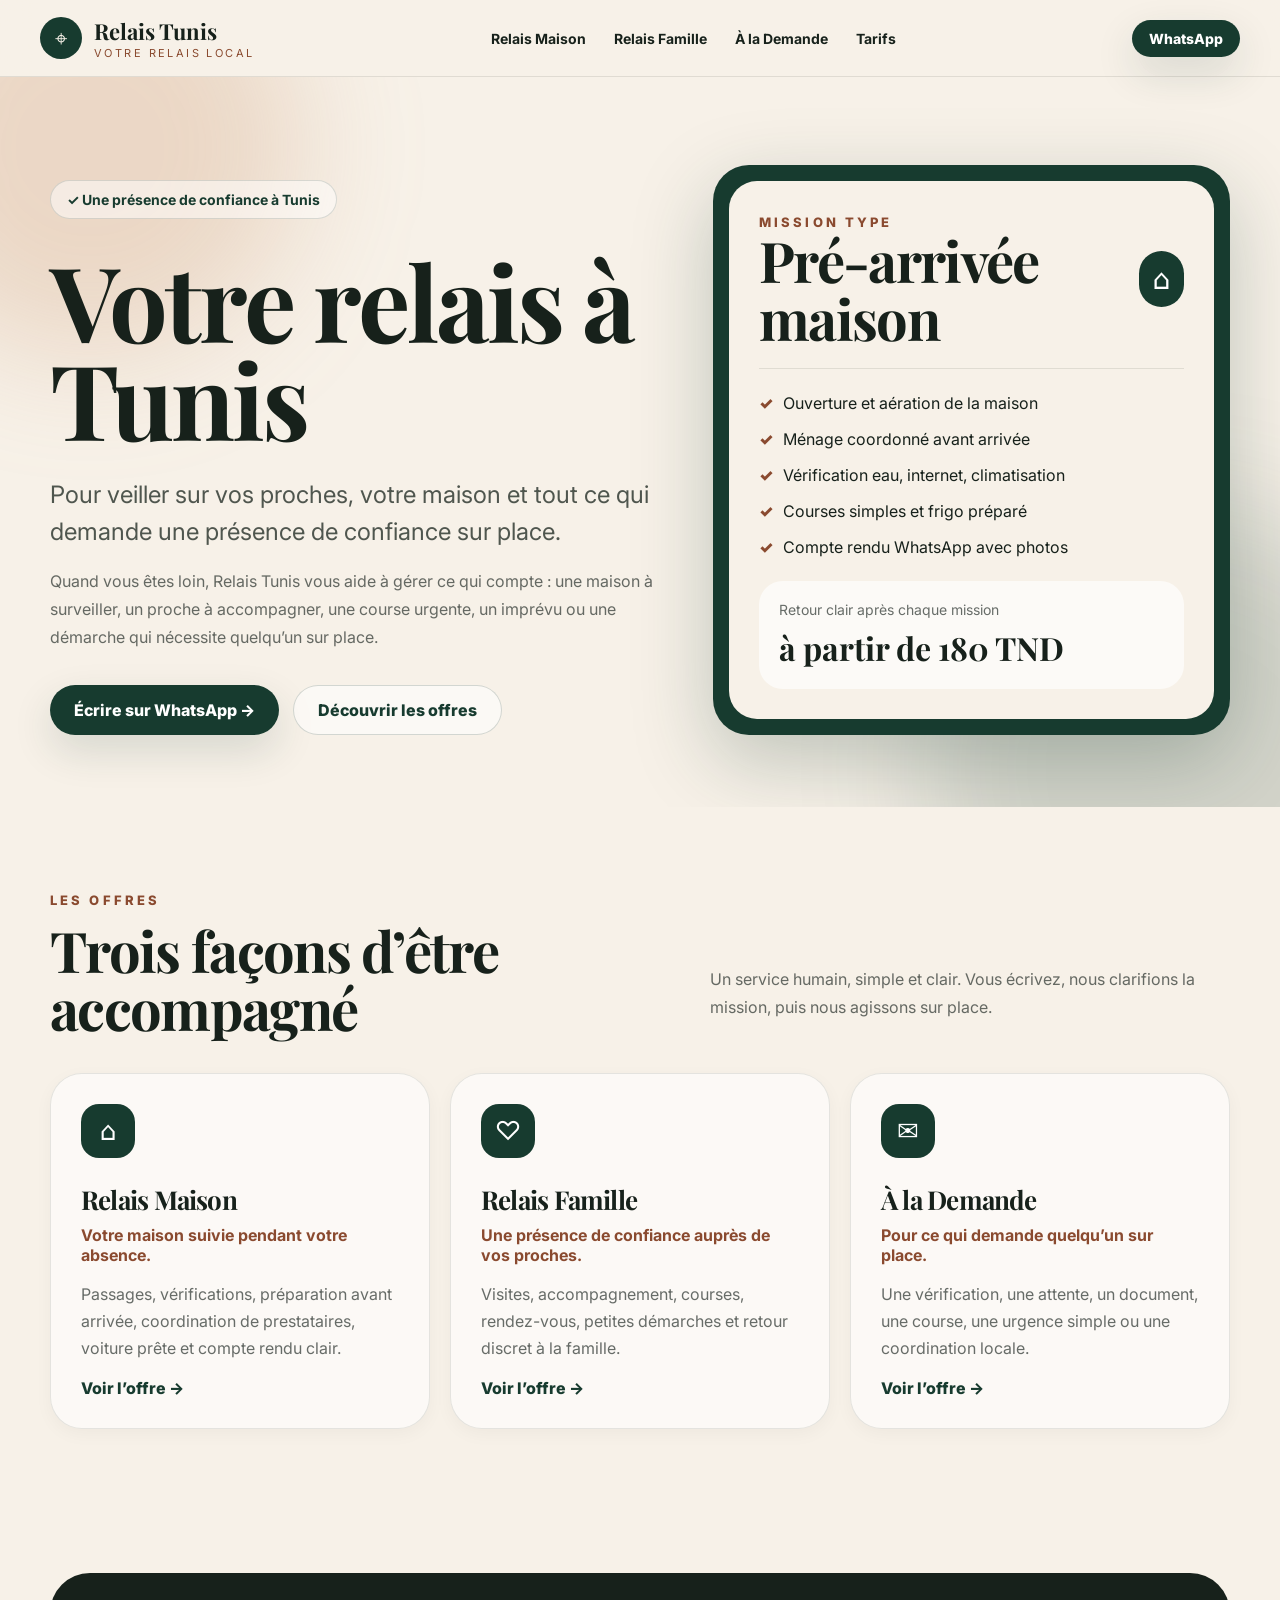
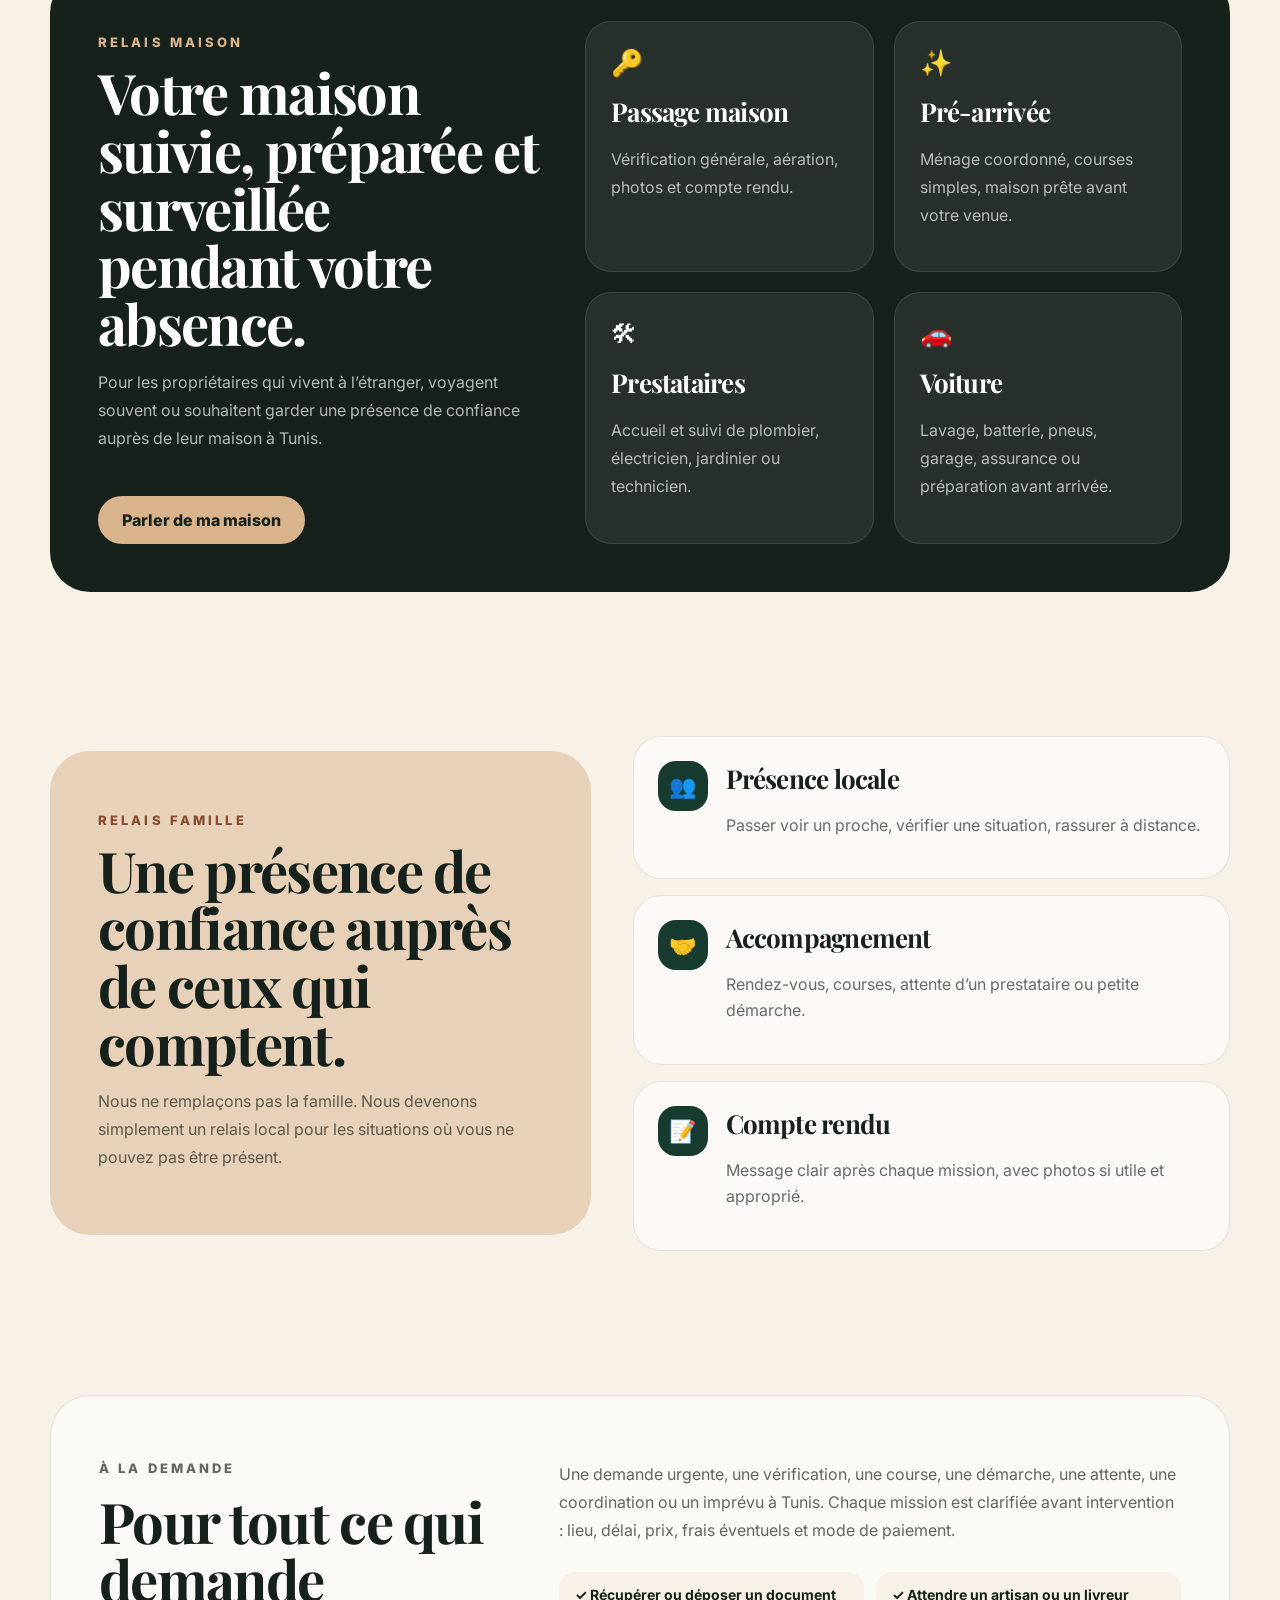
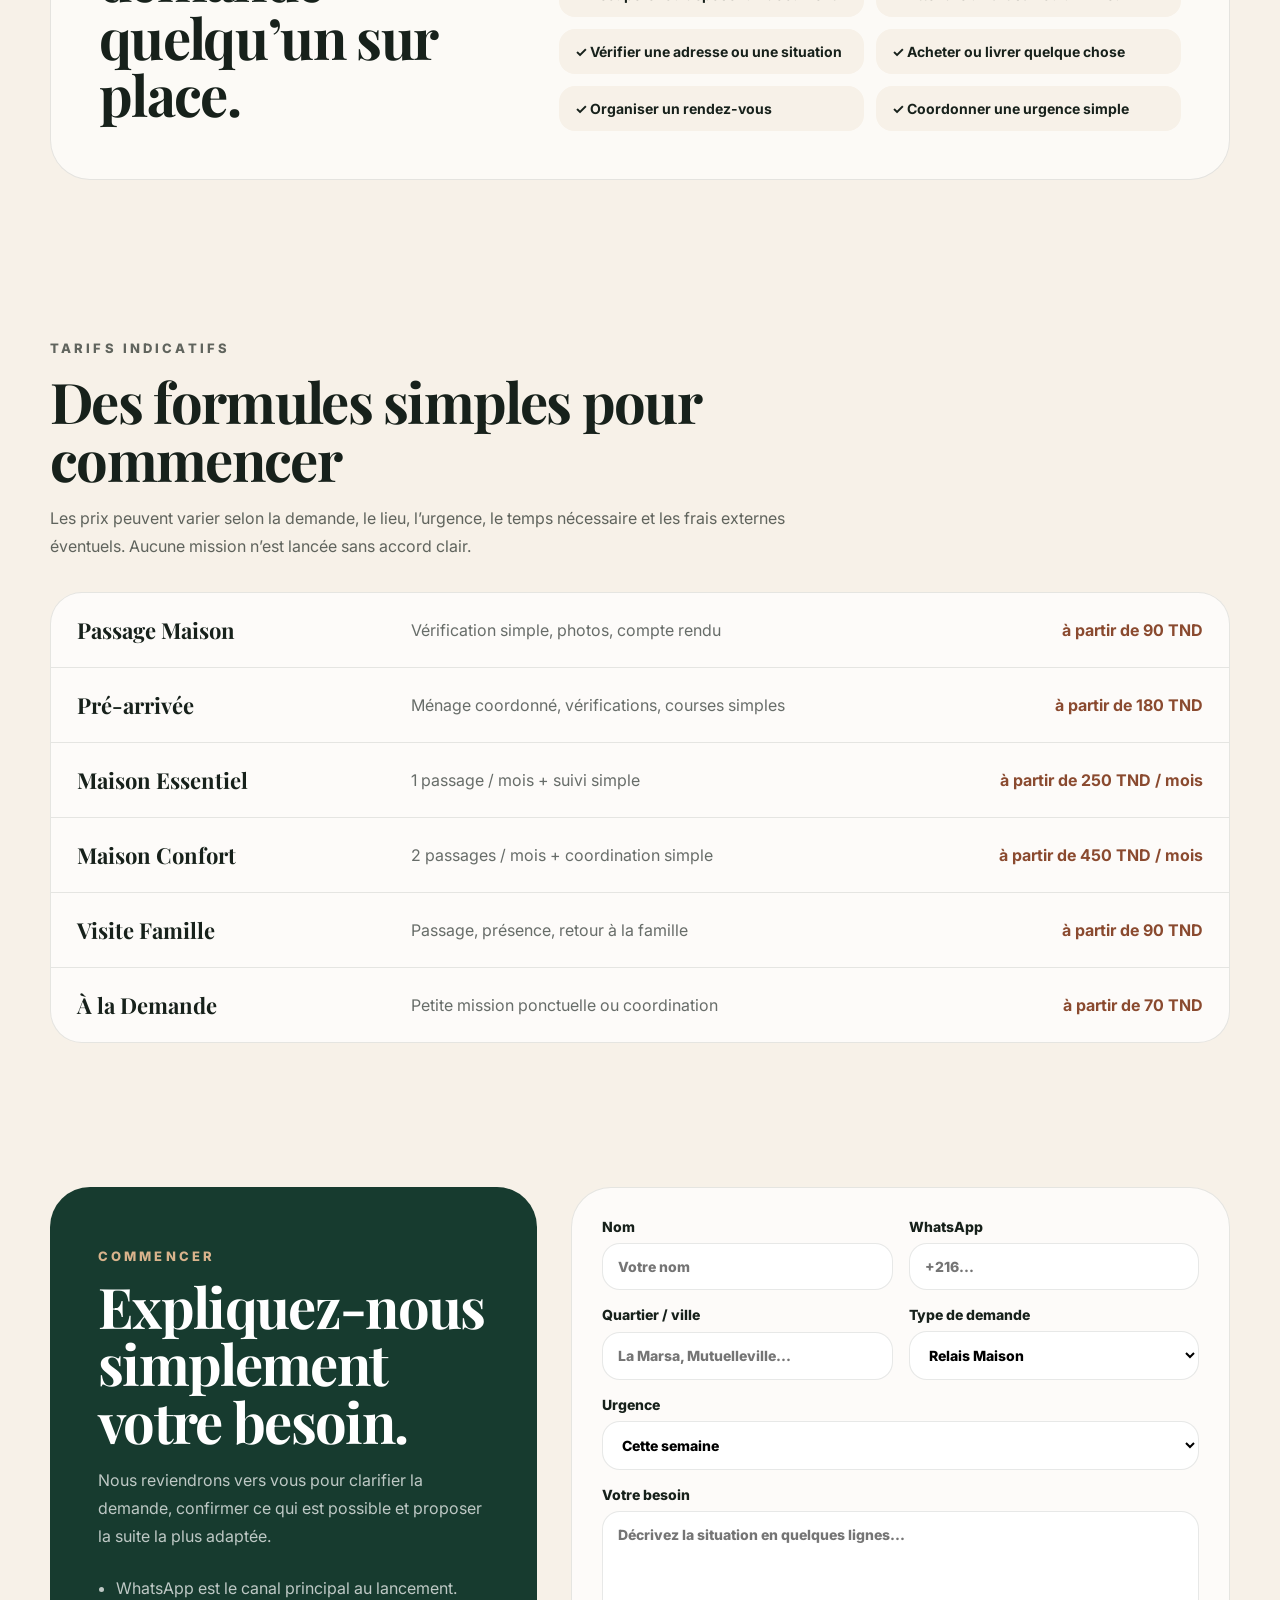
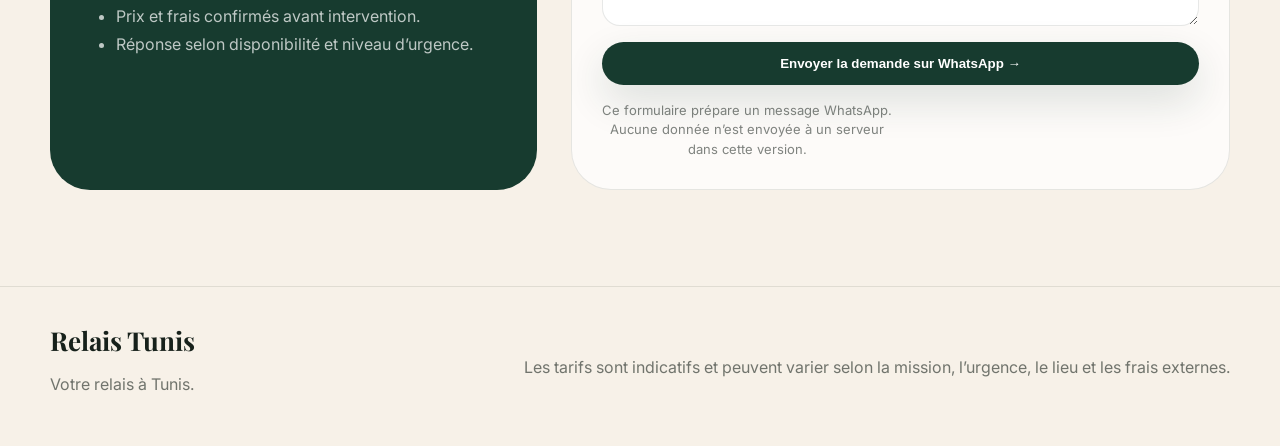
==== index.html @ 9eb930f3 "Add Relais Tunis v1 static website" ====
<!doctype html>
<html lang="fr">
<head>
  <meta charset="utf-8" />
  <meta name="viewport" content="width=device-width, initial-scale=1" />
  <title>Relais Tunis — Votre relais à Tunis</title>
  <meta name="description" content="Relais Tunis vous aide à veiller sur vos proches, votre maison et tout ce qui demande une présence de confiance sur place à Tunis." />
  <meta property="og:title" content="Relais Tunis — Votre relais à Tunis" />
  <meta property="og:description" content="Maison, famille, démarches et demandes locales à Tunis, avec une présence de confiance sur place." />
  <meta property="og:type" content="website" />
  <link rel="preconnect" href="https://fonts.googleapis.com">
  <link rel="preconnect" href="https://fonts.gstatic.com" crossorigin>
  <link href="https://fonts.googleapis.com/css2?family=Inter:wght@400;500;600;700;800&family=Playfair+Display:wght@600;700&display=swap" rel="stylesheet">
  <link rel="stylesheet" href="styles.css" />
</head>
<body>
  <header class="site-header">
    <a class="brand" href="#top" aria-label="Relais Tunis accueil">
      <span class="brand-mark">⌖</span>
      <span><strong>Relais Tunis</strong><small>Votre relais local</small></span>
    </a>
    <nav class="desktop-nav" aria-label="Navigation principale">
      <a href="#maison">Relais Maison</a>
      <a href="#famille">Relais Famille</a>
      <a href="#demande">À la Demande</a>
      <a href="#tarifs">Tarifs</a>
    </nav>
    <a class="btn btn-dark small" id="headerWhatsapp" target="_blank" rel="noreferrer">WhatsApp</a>
  </header>

  <main id="top">
    <section class="hero section">
      <div class="glow glow-left"></div>
      <div class="glow glow-right"></div>
      <div class="container hero-grid">
        <div class="hero-copy">
          <p class="pill">✓ Une présence de confiance à Tunis</p>
          <h1>Votre relais à Tunis</h1>
          <p class="lead">Pour veiller sur vos proches, votre maison et tout ce qui demande une présence de confiance sur place.</p>
          <p class="sublead">Quand vous êtes loin, Relais Tunis vous aide à gérer ce qui compte : une maison à surveiller, un proche à accompagner, une course urgente, un imprévu ou une démarche qui nécessite quelqu’un sur place.</p>
          <div class="actions">
            <a class="btn btn-dark" id="heroWhatsapp" target="_blank" rel="noreferrer">Écrire sur WhatsApp →</a>
            <a class="btn btn-light" href="#offres">Découvrir les offres</a>
          </div>
        </div>
        <aside class="mission-card" aria-label="Mission type">
          <div class="mission-inner">
            <div class="mission-head">
              <div><small>Mission type</small><h2>Pré-arrivée maison</h2></div>
              <span class="round-icon">⌂</span>
            </div>
            <ul class="check-list">
              <li>Ouverture et aération de la maison</li>
              <li>Ménage coordonné avant arrivée</li>
              <li>Vérification eau, internet, climatisation</li>
              <li>Courses simples et frigo préparé</li>
              <li>Compte rendu WhatsApp avec photos</li>
            </ul>
            <div class="price-box"><span>Retour clair après chaque mission</span><strong>à partir de 180 TND</strong></div>
          </div>
        </aside>
      </div>
    </section>

    <section id="offres" class="section">
      <div class="container">
        <div class="section-head">
          <div><p class="eyebrow">Les offres</p><h2>Trois façons d’être accompagné</h2></div>
          <p>Un service humain, simple et clair. Vous écrivez, nous clarifions la mission, puis nous agissons sur place.</p>
        </div>
        <div class="cards three">
          <a class="offer-card" href="#maison"><span>⌂</span><h3>Relais Maison</h3><strong>Votre maison suivie pendant votre absence.</strong><p>Passages, vérifications, préparation avant arrivée, coordination de prestataires, voiture prête et compte rendu clair.</p><em>Voir l’offre →</em></a>
          <a class="offer-card" href="#famille"><span>♡</span><h3>Relais Famille</h3><strong>Une présence de confiance auprès de vos proches.</strong><p>Visites, accompagnement, courses, rendez-vous, petites démarches et retour discret à la famille.</p><em>Voir l’offre →</em></a>
          <a class="offer-card" href="#demande"><span>✉</span><h3>À la Demande</h3><strong>Pour ce qui demande quelqu’un sur place.</strong><p>Une vérification, une attente, un document, une course, une urgence simple ou une coordination locale.</p><em>Voir l’offre →</em></a>
        </div>
      </div>
    </section>

    <section id="maison" class="section">
      <div class="container dark-panel">
        <div class="panel-copy"><p class="eyebrow light">Relais Maison</p><h2>Votre maison suivie, préparée et surveillée pendant votre absence.</h2><p>Pour les propriétaires qui vivent à l’étranger, voyagent souvent ou souhaitent garder une présence de confiance auprès de leur maison à Tunis.</p><a class="btn btn-gold" id="maisonWhatsapp" target="_blank" rel="noreferrer">Parler de ma maison</a></div>
        <div class="cards two compact">
          <div class="dark-card"><span>🔑</span><h3>Passage maison</h3><p>Vérification générale, aération, photos et compte rendu.</p></div>
          <div class="dark-card"><span>✨</span><h3>Pré-arrivée</h3><p>Ménage coordonné, courses simples, maison prête avant votre venue.</p></div>
          <div class="dark-card"><span>🛠</span><h3>Prestataires</h3><p>Accueil et suivi de plombier, électricien, jardinier ou technicien.</p></div>
          <div class="dark-card"><span>🚗</span><h3>Voiture</h3><p>Lavage, batterie, pneus, garage, assurance ou préparation avant arrivée.</p></div>
        </div>
      </div>
    </section>

    <section id="famille" class="section">
      <div class="container split">
        <div class="warm-panel"><p class="eyebrow">Relais Famille</p><h2>Une présence de confiance auprès de ceux qui comptent.</h2><p>Nous ne remplaçons pas la famille. Nous devenons simplement un relais local pour les situations où vous ne pouvez pas être présent.</p></div>
        <div class="stack">
          <div class="list-card"><span>👥</span><div><h3>Présence locale</h3><p>Passer voir un proche, vérifier une situation, rassurer à distance.</p></div></div>
          <div class="list-card"><span>🤝</span><div><h3>Accompagnement</h3><p>Rendez-vous, courses, attente d’un prestataire ou petite démarche.</p></div></div>
          <div class="list-card"><span>📝</span><div><h3>Compte rendu</h3><p>Message clair après chaque mission, avec photos si utile et approprié.</p></div></div>
        </div>
      </div>
    </section>

    <section id="demande" class="section">
      <div class="container light-panel">
        <div><p class="eyebrow">À la Demande</p><h2>Pour tout ce qui demande quelqu’un sur place.</h2></div>
        <div><p>Une demande urgente, une vérification, une course, une démarche, une attente, une coordination ou un imprévu à Tunis. Chaque mission est clarifiée avant intervention : lieu, délai, prix, frais éventuels et mode de paiement.</p><div class="mini-grid"><span>✓ Récupérer ou déposer un document</span><span>✓ Attendre un artisan ou un livreur</span><span>✓ Vérifier une adresse ou une situation</span><span>✓ Acheter ou livrer quelque chose</span><span>✓ Organiser un rendez-vous</span><span>✓ Coordonner une urgence simple</span></div></div>
      </div>
    </section>

    <section id="tarifs" class="section">
      <div class="container">
        <div class="narrow"><p class="eyebrow">Tarifs indicatifs</p><h2>Des formules simples pour commencer</h2><p>Les prix peuvent varier selon la demande, le lieu, l’urgence, le temps nécessaire et les frais externes éventuels. Aucune mission n’est lancée sans accord clair.</p></div>
        <div class="pricing">
          <div><strong>Passage Maison</strong><span>Vérification simple, photos, compte rendu</span><b>à partir de 90 TND</b></div>
          <div><strong>Pré-arrivée</strong><span>Ménage coordonné, vérifications, courses simples</span><b>à partir de 180 TND</b></div>
          <div><strong>Maison Essentiel</strong><span>1 passage / mois + suivi simple</span><b>à partir de 250 TND / mois</b></div>
          <div><strong>Maison Confort</strong><span>2 passages / mois + coordination simple</span><b>à partir de 450 TND / mois</b></div>
          <div><strong>Visite Famille</strong><span>Passage, présence, retour à la famille</span><b>à partir de 90 TND</b></div>
          <div><strong>À la Demande</strong><span>Petite mission ponctuelle ou coordination</span><b>à partir de 70 TND</b></div>
        </div>
      </div>
    </section>

    <section id="commencer" class="section bottom-section">
      <div class="container contact-grid">
        <div class="contact-intro"><p class="eyebrow light">Commencer</p><h2>Expliquez-nous simplement votre besoin.</h2><p>Nous reviendrons vers vous pour clarifier la demande, confirmer ce qui est possible et proposer la suite la plus adaptée.</p><ul><li>WhatsApp est le canal principal au lancement.</li><li>Prix et frais confirmés avant intervention.</li><li>Réponse selon disponibilité et niveau d’urgence.</li></ul></div>
        <form class="contact-form" id="requestForm">
          <label>Nom<input id="name" placeholder="Votre nom" /></label>
          <label>WhatsApp<input id="phone" placeholder="+216..." /></label>
          <label>Quartier / ville<input id="area" placeholder="La Marsa, Mutuelleville..." /></label>
          <label>Type de demande<select id="type"><option>Relais Maison</option><option>Relais Famille</option><option>À la Demande</option><option>Je ne sais pas encore</option></select></label>
          <label class="full">Urgence<select id="urgency"><option>Aujourd’hui</option><option selected>Cette semaine</option><option>Ce mois-ci</option><option>Pas urgent</option></select></label>
          <label class="full">Votre besoin<textarea id="message" rows="5" placeholder="Décrivez la situation en quelques lignes..."></textarea></label>
          <button class="btn btn-dark full" type="submit">Envoyer la demande sur WhatsApp →</button>
          <p class="form-note">Ce formulaire prépare un message WhatsApp. Aucune donnée n’est envoyée à un serveur dans cette version.</p>
        </form>
      </div>
    </section>
  </main>

  <footer><div class="container footer-inner"><div><strong>Relais Tunis</strong><p>Votre relais à Tunis.</p></div><p>Les tarifs sont indicatifs et peuvent varier selon la mission, l’urgence, le lieu et les frais externes.</p></div></footer>

  <script src="script.js"></script>
</body>
</html>
---- styles.css ----
:root{--bg:#f7f1e8;--ink:#17211b;--green:#173b2f;--green2:#0f2a21;--gold:#d9b38c;--terracotta:#8a4a2f;--line:rgba(23,33,27,.1);--white:rgba(255,255,255,.65)}*{box-sizing:border-box}html{scroll-behavior:smooth}body{margin:0;background:var(--bg);color:var(--ink);font-family:Inter,system-ui,-apple-system,Segoe UI,sans-serif}a{color:inherit;text-decoration:none}.site-header{position:sticky;top:0;z-index:50;display:flex;align-items:center;justify-content:space-between;gap:20px;padding:16px clamp(20px,4vw,40px);border-bottom:1px solid var(--line);background:rgba(247,241,232,.92);backdrop-filter:blur(16px)}.brand{display:flex;align-items:center;gap:12px}.brand-mark{display:grid;place-items:center;width:42px;height:42px;border-radius:999px;background:var(--green);color:var(--bg);font-size:22px}.brand strong{font-family:'Playfair Display',serif;font-size:22px}.brand small{display:block;color:var(--terracotta);font-size:11px;text-transform:uppercase;letter-spacing:.22em}.desktop-nav{display:flex;gap:28px;font-size:14px;font-weight:700}.desktop-nav a:hover{color:var(--terracotta)}.container{max-width:1180px;margin:0 auto}.section{padding:72px clamp(20px,4vw,40px)}.hero{position:relative;overflow:hidden;padding-top:88px}.hero-grid{display:grid;grid-template-columns:1.08fr .92fr;gap:56px;align-items:center}.glow{position:absolute;border-radius:999px;filter:blur(60px);z-index:-1}.glow-left{left:-120px;top:-140px;width:420px;height:420px;background:rgba(197,139,97,.25)}.glow-right{right:-160px;bottom:-220px;width:520px;height:520px;background:rgba(23,59,47,.16)}.pill{display:inline-flex;border:1px solid rgba(23,59,47,.15);background:rgba(255,255,255,.5);border-radius:999px;padding:10px 16px;color:var(--green);font-weight:700;font-size:14px}h1,h2,h3{margin:0;font-family:'Playfair Display',serif;letter-spacing:-.03em}h1{font-size:clamp(56px,9vw,104px);line-height:.95;margin-top:18px}h2{font-size:clamp(36px,5vw,56px);line-height:1.03}h3{font-size:26px}.lead{font-size:clamp(19px,2.2vw,24px);line-height:1.55;margin:28px 0 0;max-width:720px;color:rgba(23,33,27,.75)}.sublead{font-size:16px;line-height:1.75;max-width:680px;color:rgba(23,33,27,.65)}.actions{display:flex;gap:14px;flex-wrap:wrap;margin-top:34px}.btn{display:inline-flex;align-items:center;justify-content:center;border-radius:999px;padding:14px 24px;font-weight:800;border:0;cursor:pointer;transition:.2s ease}.btn:hover{transform:translateY(-2px)}.btn.small{padding:10px 17px;font-size:14px}.btn-dark{background:var(--green);color:#fff;box-shadow:0 16px 40px rgba(23,59,47,.14)}.btn-dark:hover{background:var(--green2)}.btn-light{background:rgba(255,255,255,.55);border:1px solid rgba(23,59,47,.18);color:var(--green)}.btn-gold{background:var(--gold);color:var(--ink);margin-top:28px}.mission-card{background:var(--green);border-radius:36px;padding:16px;box-shadow:0 26px 80px rgba(23,59,47,.25)}.mission-inner{background:var(--bg);border-radius:28px;padding:30px}.mission-head{display:flex;align-items:center;justify-content:space-between;border-bottom:1px solid var(--line);padding-bottom:22px}.mission-head small,.eyebrow{text-transform:uppercase;letter-spacing:.24em;font-weight:800;color:var(--terracotta);font-size:13px}.round-icon{display:grid;place-items:center;width:56px;height:56px;border-radius:999px;background:var(--green);color:white;font-size:28px}.check-list{list-style:none;padding:0;margin:24px 0;display:grid;gap:16px}.check-list li:before{content:'✓';color:var(--terracotta);font-weight:900;margin-right:10px}.price-box{border-radius:24px;background:rgba(255,255,255,.68);padding:20px}.price-box span{display:block;color:rgba(23,33,27,.65);font-size:14px}.price-box strong{display:block;margin-top:8px;font-family:'Playfair Display',serif;font-size:32px}.section-head{display:flex;justify-content:space-between;align-items:flex-end;gap:30px;margin-bottom:36px}.section-head p:last-child{max-width:520px;line-height:1.7;color:rgba(23,33,27,.65)}.cards{display:grid;gap:20px}.three{grid-template-columns:repeat(3,1fr)}.two{grid-template-columns:repeat(2,1fr)}.offer-card{display:block;border:1px solid var(--line);background:rgba(255,255,255,.6);border-radius:32px;padding:30px;box-shadow:0 5px 18px rgba(23,33,27,.04);transition:.2s ease}.offer-card:hover{transform:translateY(-4px);background:white;box-shadow:0 22px 60px rgba(23,59,47,.1)}.offer-card span{display:grid;place-items:center;width:54px;height:54px;border-radius:18px;background:var(--green);color:white;font-size:26px;margin-bottom:24px}.offer-card strong{display:block;color:var(--terracotta);margin-top:8px}.offer-card p{line-height:1.7;color:rgba(23,33,27,.65)}.offer-card em{font-style:normal;font-weight:800;color:var(--green)}.dark-panel{display:grid;grid-template-columns:.85fr 1.15fr;gap:46px;background:var(--ink);color:#fff;border-radius:40px;padding:48px}.light{color:var(--gold)}.panel-copy p:not(.eyebrow),.dark-card p{color:rgba(255,255,255,.68);line-height:1.75}.dark-card{border:1px solid rgba(255,255,255,.1);background:rgba(255,255,255,.07);border-radius:26px;padding:25px}.dark-card span{font-size:26px}.dark-card h3{margin-top:16px}.split{display:grid;grid-template-columns:.95fr 1.05fr;gap:42px;align-items:center}.warm-panel{background:#e7d1b8;border-radius:40px;padding:48px}.warm-panel p:not(.eyebrow),.light-panel p,.narrow p{line-height:1.75;color:rgba(23,33,27,.68)}.stack{display:grid;gap:16px}.list-card{display:flex;gap:18px;border:1px solid var(--line);background:rgba(255,255,255,.6);border-radius:28px;padding:24px}.list-card span{display:grid;place-items:center;flex:0 0 50px;height:50px;border-radius:18px;background:var(--green);color:#fff;font-size:22px}.list-card p{line-height:1.65;color:rgba(23,33,27,.65)}.light-panel{display:grid;grid-template-columns:.8fr 1.2fr;gap:46px;border:1px solid var(--line);background:rgba(255,255,255,.62);border-radius:40px;padding:48px}.mini-grid{display:grid;grid-template-columns:repeat(2,1fr);gap:12px;margin-top:28px}.mini-grid span{background:var(--bg);border-radius:16px;padding:14px 16px;font-weight:700;font-size:14px}.narrow{max-width:760px;margin-bottom:32px}.pricing{overflow:hidden;border:1px solid var(--line);background:rgba(255,255,255,.72);border-radius:32px}.pricing div{display:grid;grid-template-columns:.8fr 1.2fr .75fr;gap:16px;padding:22px 26px;border-bottom:1px solid var(--line);align-items:center}.pricing div:last-child{border-bottom:0}.pricing strong{font-family:'Playfair Display',serif;font-size:22px}.pricing span{color:rgba(23,33,27,.65)}.pricing b{text-align:right;color:var(--terracotta)}.bottom-section{padding-bottom:96px}.contact-grid{display:grid;grid-template-columns:.85fr 1.15fr;gap:34px}.contact-intro{background:var(--green);color:#fff;border-radius:40px;padding:48px}.contact-intro p:not(.eyebrow),.contact-intro li{color:rgba(255,255,255,.72);line-height:1.75}.contact-intro ul{padding-left:18px;margin-top:24px}.contact-form{display:grid;grid-template-columns:repeat(2,1fr);gap:16px;border:1px solid var(--line);background:rgba(255,255,255,.72);border-radius:40px;padding:30px}label{display:grid;gap:8px;font-weight:800;font-size:14px}.full{grid-column:1/-1}input,select,textarea{width:100%;border:1px solid var(--line);background:white;border-radius:18px;padding:14px 15px;font:inherit;outline:0}input:focus,select:focus,textarea:focus{border-color:var(--terracotta)}textarea{resize:vertical}.form-note{text-align:center;color:rgba(23,33,27,.55);font-size:13px;line-height:1.5;margin:0}footer{border-top:1px solid var(--line);padding:36px clamp(20px,4vw,40px)}.footer-inner{display:flex;justify-content:space-between;gap:24px;align-items:center;color:rgba(23,33,27,.6)}footer strong{font-family:'Playfair Display',serif;font-size:26px;color:var(--ink)}@media (max-width:900px){.desktop-nav{display:none}.hero-grid,.dark-panel,.split,.light-panel,.contact-grid{grid-template-columns:1fr}.three{grid-template-columns:1fr}.section-head{display:block}.pricing div{grid-template-columns:1fr}.pricing b{text-align:left}.contact-form{grid-template-columns:1fr}.mini-grid,.two{grid-template-columns:1fr}h1{font-size:58px}.section{padding-top:54px;padding-bottom:54px}.site-header{gap:12px}.brand small{display:none}.btn.small{padding:10px 14px}.mission-inner,.dark-panel,.warm-panel,.light-panel,.contact-intro,.contact-form{padding:26px;border-radius:28px}}
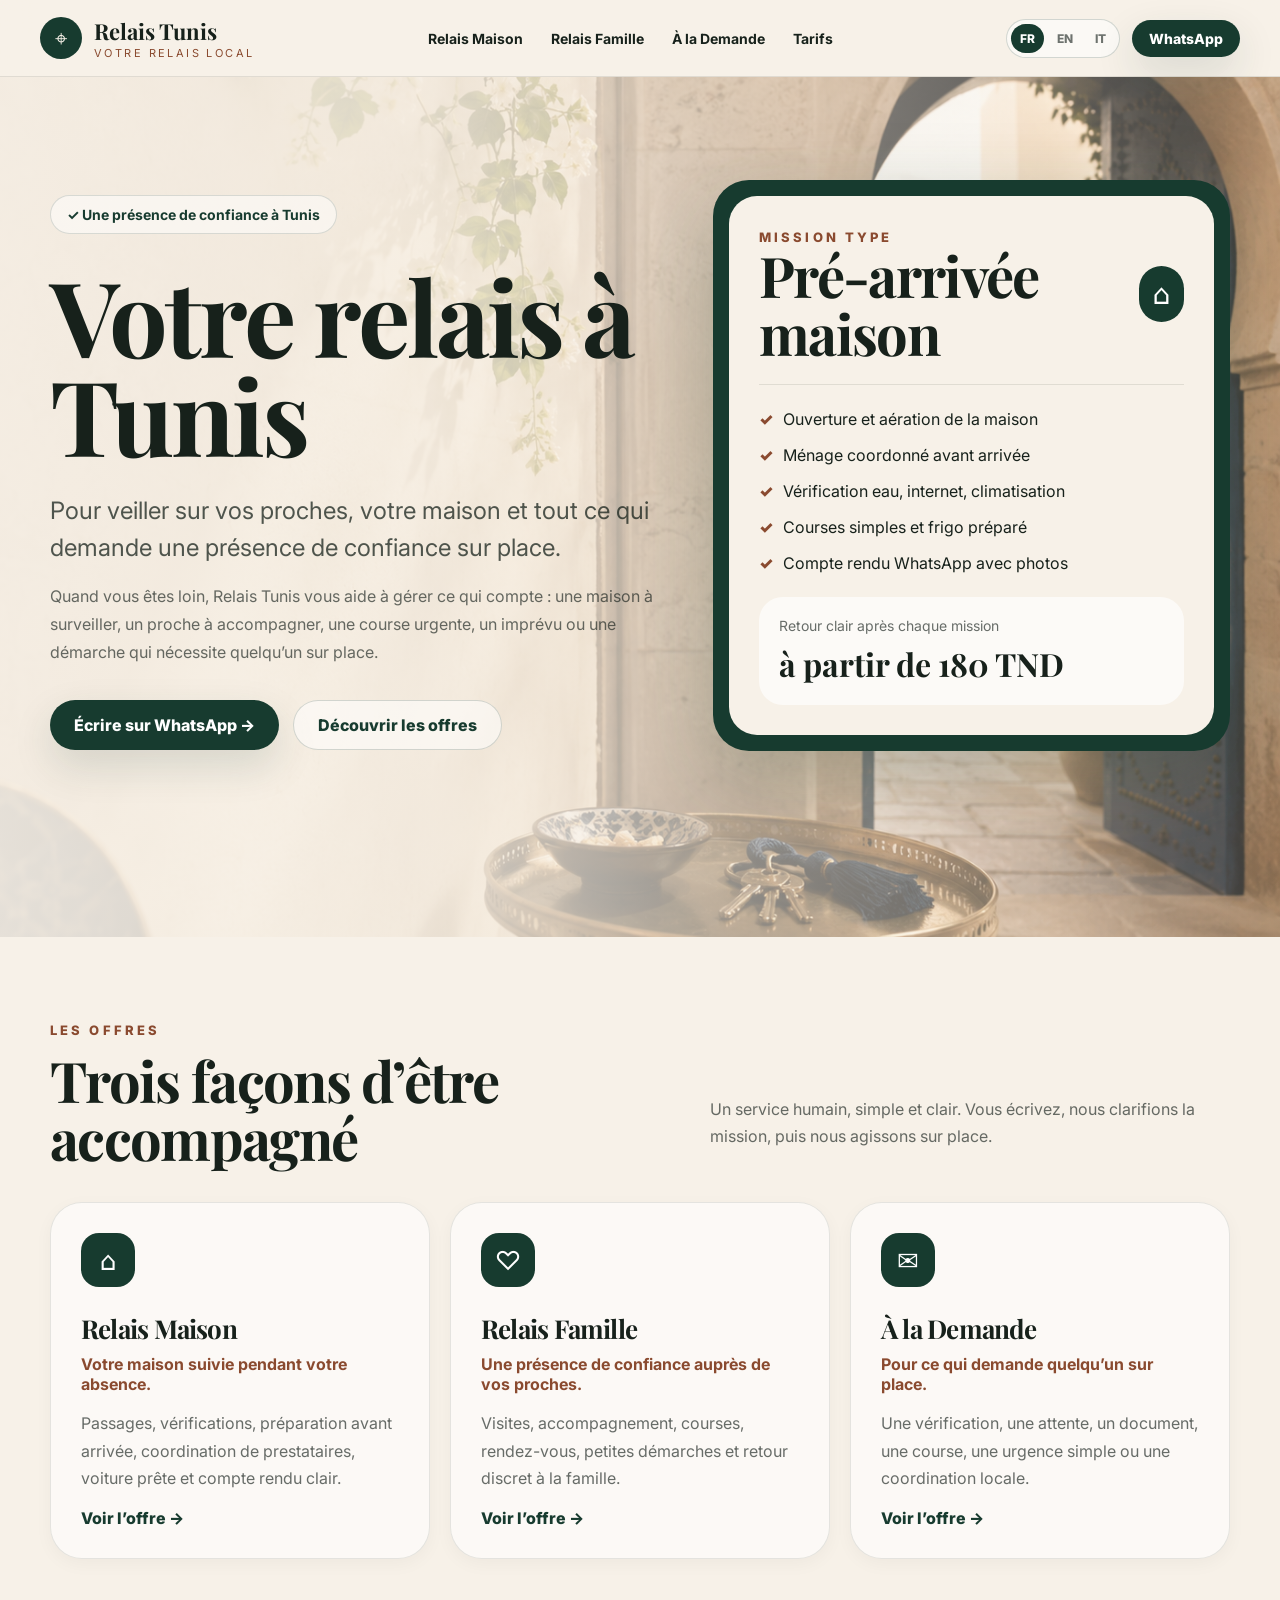
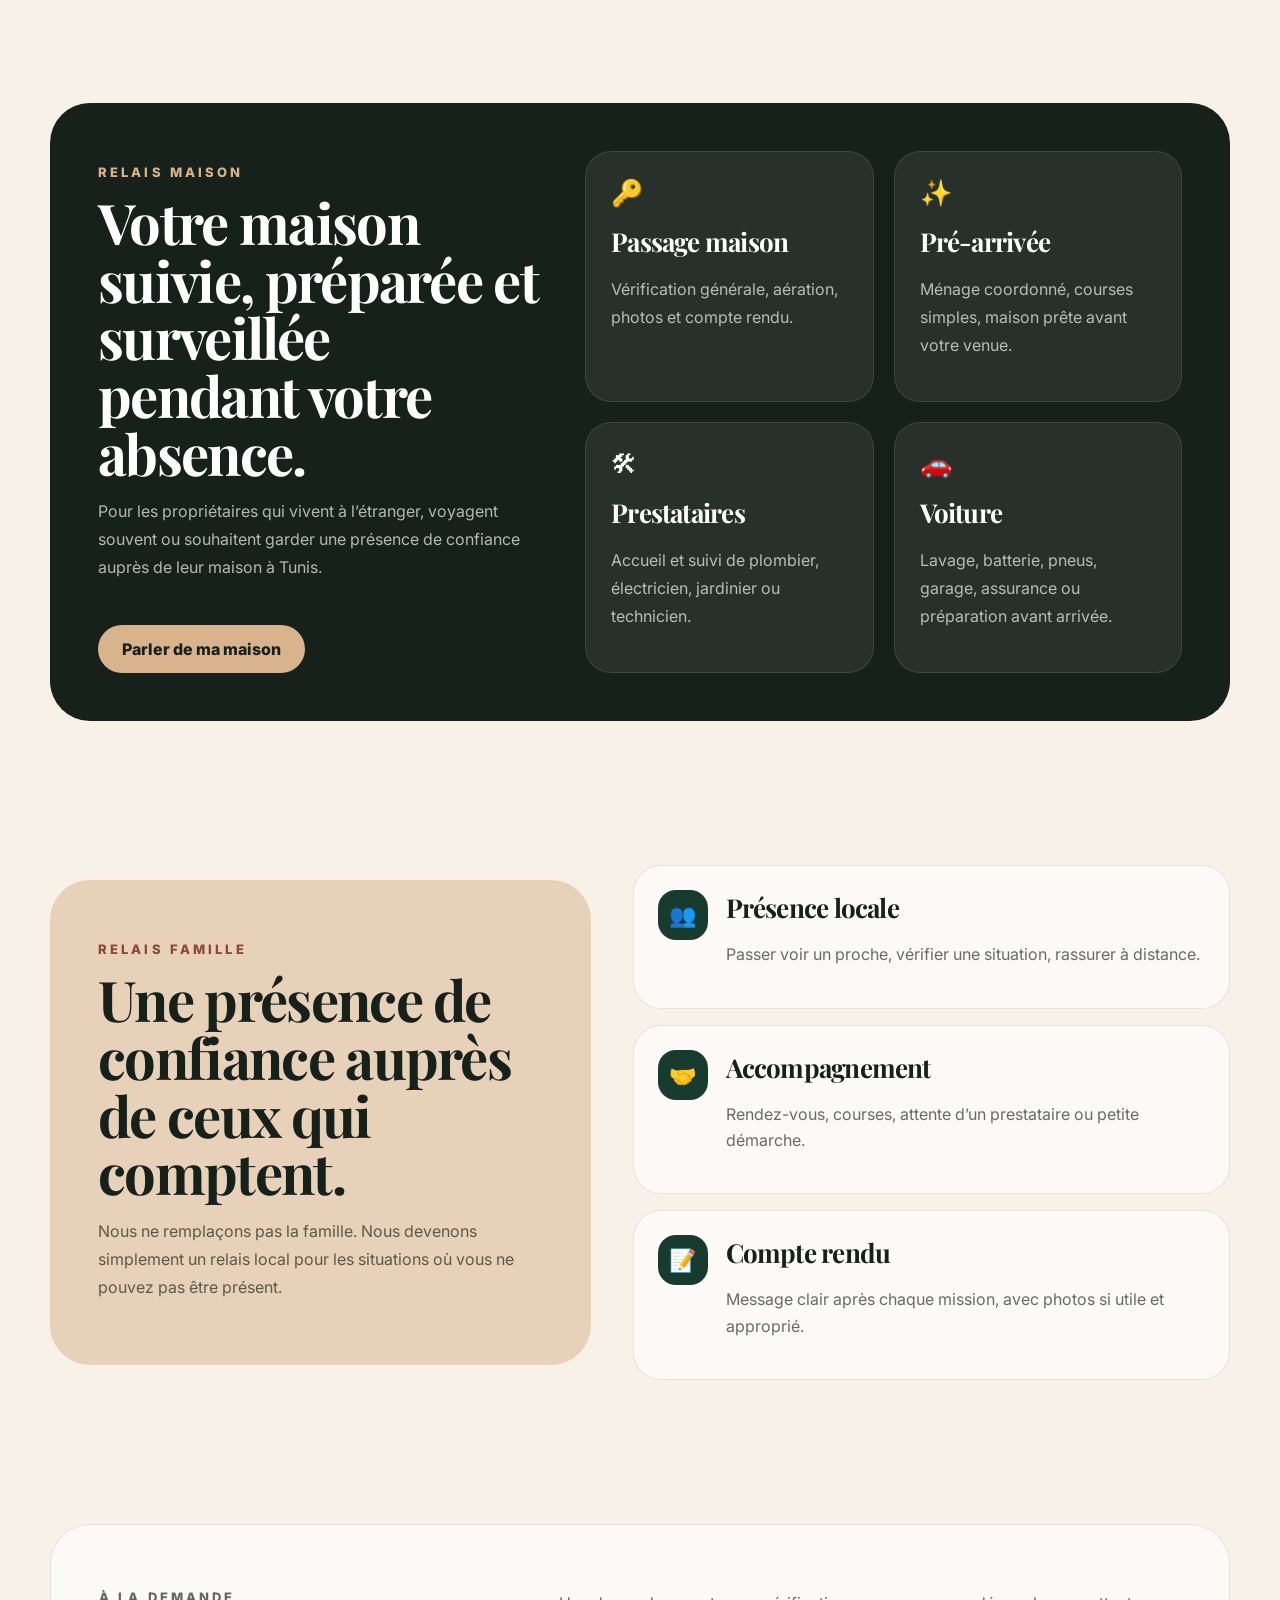
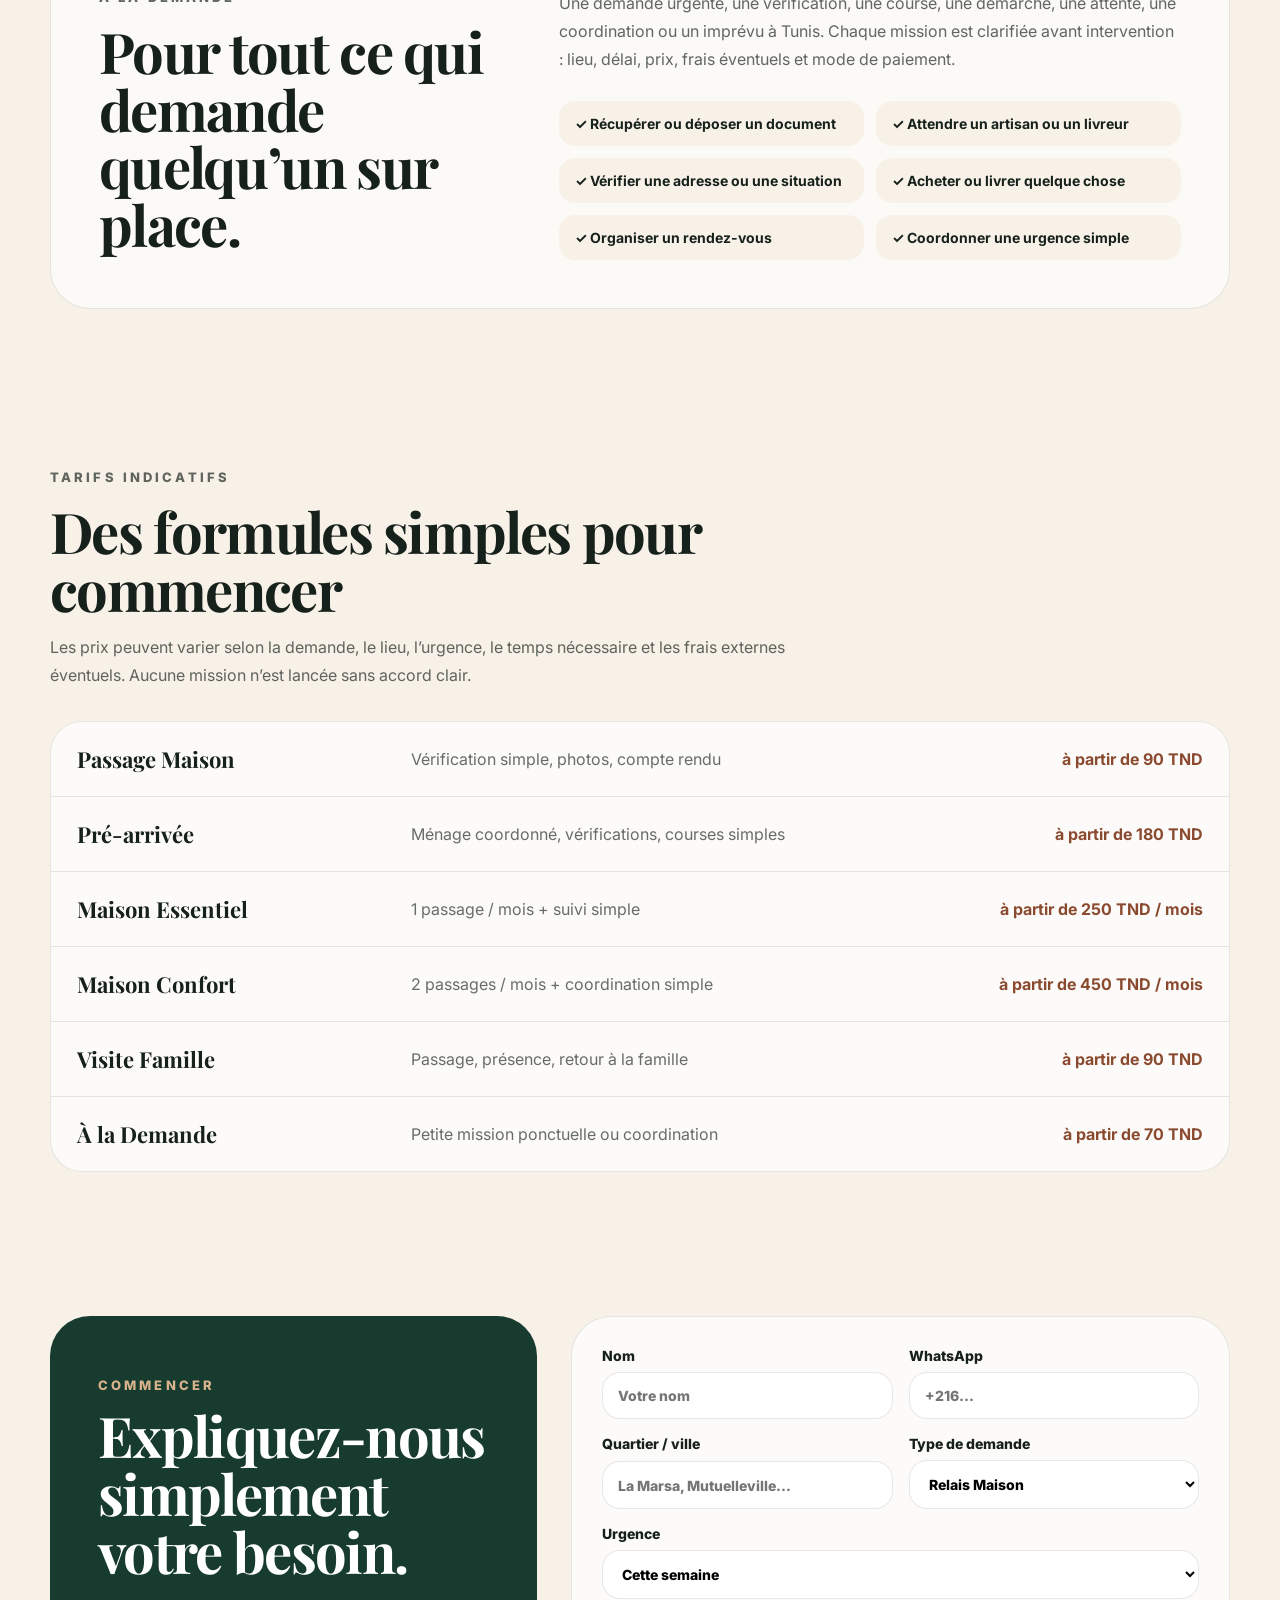
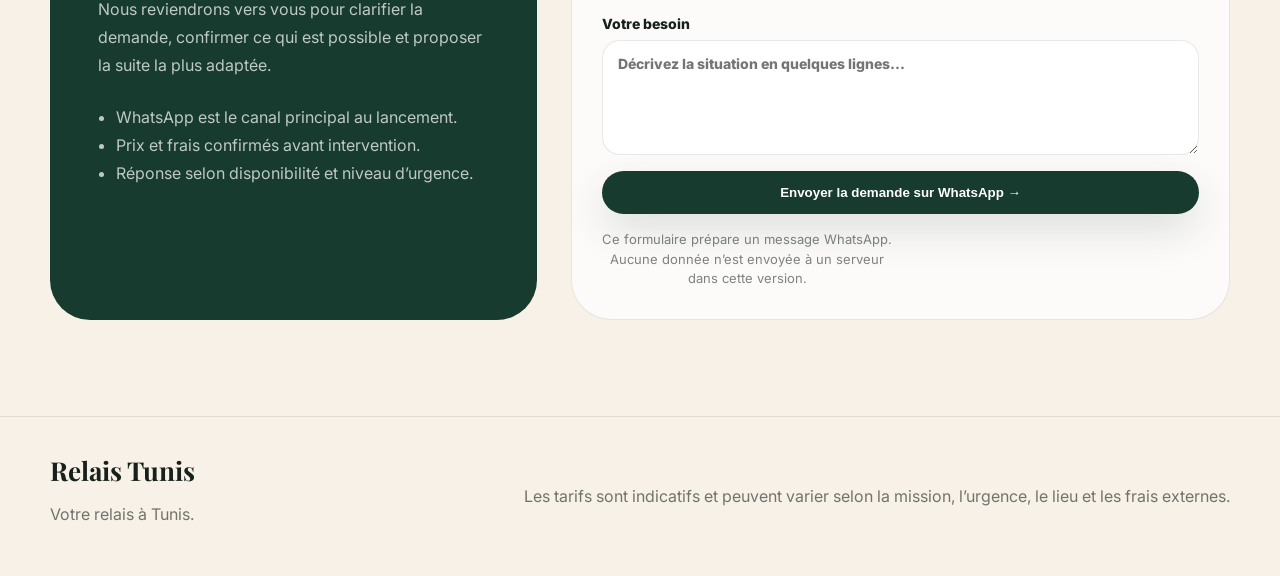
==== commit d3ed29fc: "Add English and Italian versions with language selector" ====
--- a/index.html
+++ b/index.html
@@ -5,9 +5,12 @@
   <meta name="viewport" content="width=device-width, initial-scale=1" />
   <title>Relais Tunis — Votre relais à Tunis</title>
   <meta name="description" content="Relais Tunis vous aide à veiller sur vos proches, votre maison et tout ce qui demande une présence de confiance sur place à Tunis." />
-  <meta property="og:title" content="Relais Tunis — Votre relais à Tunis" />
-  <meta property="og:description" content="Maison, famille, démarches et demandes locales à Tunis, avec une présence de confiance sur place." />
+  <meta property="og:title" content="Relais Tunis" />
+  <meta property="og:description" content="Maison, famille et demandes locales à Tunis avec une présence de confiance sur place." />
   <meta property="og:type" content="website" />
+  <link rel="alternate" hreflang="fr" href="index.html" />
+  <link rel="alternate" hreflang="en" href="en.html" />
+  <link rel="alternate" hreflang="it" href="it.html" />
   <link rel="preconnect" href="https://fonts.googleapis.com">
   <link rel="preconnect" href="https://fonts.gstatic.com" crossorigin>
   <link href="https://fonts.googleapis.com/css2?family=Inter:wght@400;500;600;700;800&family=Playfair+Display:wght@600;700&display=swap" rel="stylesheet">
@@ -15,130 +18,20 @@
 </head>
 <body>
   <header class="site-header">
-    <a class="brand" href="#top" aria-label="Relais Tunis accueil">
-      <span class="brand-mark">⌖</span>
-      <span><strong>Relais Tunis</strong><small>Votre relais local</small></span>
-    </a>
-    <nav class="desktop-nav" aria-label="Navigation principale">
-      <a href="#maison">Relais Maison</a>
-      <a href="#famille">Relais Famille</a>
-      <a href="#demande">À la Demande</a>
-      <a href="#tarifs">Tarifs</a>
-    </nav>
-    <a class="btn btn-dark small" id="headerWhatsapp" target="_blank" rel="noreferrer">WhatsApp</a>
+    <a class="brand" href="#top"><span class="brand-mark">⌖</span><span><strong>Relais Tunis</strong><small data-i18n="tagline">Votre relais local</small></span></a>
+    <nav class="desktop-nav"><a href="#maison" data-i18n="navMaison">Relais Maison</a><a href="#famille" data-i18n="navFamille">Relais Famille</a><a href="#demande" data-i18n="navDemande">À la Demande</a><a href="#tarifs" data-i18n="navTarifs">Tarifs</a></nav>
+    <div class="header-actions"><div class="language-selector"><a href="index.html" data-lang-link="fr">FR</a><a href="en.html" data-lang-link="en">EN</a><a href="it.html" data-lang-link="it">IT</a></div><a class="btn btn-dark small" id="headerWhatsapp" target="_blank" rel="noreferrer">WhatsApp</a></div>
   </header>
-
   <main id="top">
-    <section class="hero section">
-      <div class="glow glow-left"></div>
-      <div class="glow glow-right"></div>
-      <div class="container hero-grid">
-        <div class="hero-copy">
-          <p class="pill">✓ Une présence de confiance à Tunis</p>
-          <h1>Votre relais à Tunis</h1>
-          <p class="lead">Pour veiller sur vos proches, votre maison et tout ce qui demande une présence de confiance sur place.</p>
-          <p class="sublead">Quand vous êtes loin, Relais Tunis vous aide à gérer ce qui compte : une maison à surveiller, un proche à accompagner, une course urgente, un imprévu ou une démarche qui nécessite quelqu’un sur place.</p>
-          <div class="actions">
-            <a class="btn btn-dark" id="heroWhatsapp" target="_blank" rel="noreferrer">Écrire sur WhatsApp →</a>
-            <a class="btn btn-light" href="#offres">Découvrir les offres</a>
-          </div>
-        </div>
-        <aside class="mission-card" aria-label="Mission type">
-          <div class="mission-inner">
-            <div class="mission-head">
-              <div><small>Mission type</small><h2>Pré-arrivée maison</h2></div>
-              <span class="round-icon">⌂</span>
-            </div>
-            <ul class="check-list">
-              <li>Ouverture et aération de la maison</li>
-              <li>Ménage coordonné avant arrivée</li>
-              <li>Vérification eau, internet, climatisation</li>
-              <li>Courses simples et frigo préparé</li>
-              <li>Compte rendu WhatsApp avec photos</li>
-            </ul>
-            <div class="price-box"><span>Retour clair après chaque mission</span><strong>à partir de 180 TND</strong></div>
-          </div>
-        </aside>
-      </div>
-    </section>
-
-    <section id="offres" class="section">
-      <div class="container">
-        <div class="section-head">
-          <div><p class="eyebrow">Les offres</p><h2>Trois façons d’être accompagné</h2></div>
-          <p>Un service humain, simple et clair. Vous écrivez, nous clarifions la mission, puis nous agissons sur place.</p>
-        </div>
-        <div class="cards three">
-          <a class="offer-card" href="#maison"><span>⌂</span><h3>Relais Maison</h3><strong>Votre maison suivie pendant votre absence.</strong><p>Passages, vérifications, préparation avant arrivée, coordination de prestataires, voiture prête et compte rendu clair.</p><em>Voir l’offre →</em></a>
-          <a class="offer-card" href="#famille"><span>♡</span><h3>Relais Famille</h3><strong>Une présence de confiance auprès de vos proches.</strong><p>Visites, accompagnement, courses, rendez-vous, petites démarches et retour discret à la famille.</p><em>Voir l’offre →</em></a>
-          <a class="offer-card" href="#demande"><span>✉</span><h3>À la Demande</h3><strong>Pour ce qui demande quelqu’un sur place.</strong><p>Une vérification, une attente, un document, une course, une urgence simple ou une coordination locale.</p><em>Voir l’offre →</em></a>
-        </div>
-      </div>
-    </section>
-
-    <section id="maison" class="section">
-      <div class="container dark-panel">
-        <div class="panel-copy"><p class="eyebrow light">Relais Maison</p><h2>Votre maison suivie, préparée et surveillée pendant votre absence.</h2><p>Pour les propriétaires qui vivent à l’étranger, voyagent souvent ou souhaitent garder une présence de confiance auprès de leur maison à Tunis.</p><a class="btn btn-gold" id="maisonWhatsapp" target="_blank" rel="noreferrer">Parler de ma maison</a></div>
-        <div class="cards two compact">
-          <div class="dark-card"><span>🔑</span><h3>Passage maison</h3><p>Vérification générale, aération, photos et compte rendu.</p></div>
-          <div class="dark-card"><span>✨</span><h3>Pré-arrivée</h3><p>Ménage coordonné, courses simples, maison prête avant votre venue.</p></div>
-          <div class="dark-card"><span>🛠</span><h3>Prestataires</h3><p>Accueil et suivi de plombier, électricien, jardinier ou technicien.</p></div>
-          <div class="dark-card"><span>🚗</span><h3>Voiture</h3><p>Lavage, batterie, pneus, garage, assurance ou préparation avant arrivée.</p></div>
-        </div>
-      </div>
-    </section>
-
-    <section id="famille" class="section">
-      <div class="container split">
-        <div class="warm-panel"><p class="eyebrow">Relais Famille</p><h2>Une présence de confiance auprès de ceux qui comptent.</h2><p>Nous ne remplaçons pas la famille. Nous devenons simplement un relais local pour les situations où vous ne pouvez pas être présent.</p></div>
-        <div class="stack">
-          <div class="list-card"><span>👥</span><div><h3>Présence locale</h3><p>Passer voir un proche, vérifier une situation, rassurer à distance.</p></div></div>
-          <div class="list-card"><span>🤝</span><div><h3>Accompagnement</h3><p>Rendez-vous, courses, attente d’un prestataire ou petite démarche.</p></div></div>
-          <div class="list-card"><span>📝</span><div><h3>Compte rendu</h3><p>Message clair après chaque mission, avec photos si utile et approprié.</p></div></div>
-        </div>
-      </div>
-    </section>
-
-    <section id="demande" class="section">
-      <div class="container light-panel">
-        <div><p class="eyebrow">À la Demande</p><h2>Pour tout ce qui demande quelqu’un sur place.</h2></div>
-        <div><p>Une demande urgente, une vérification, une course, une démarche, une attente, une coordination ou un imprévu à Tunis. Chaque mission est clarifiée avant intervention : lieu, délai, prix, frais éventuels et mode de paiement.</p><div class="mini-grid"><span>✓ Récupérer ou déposer un document</span><span>✓ Attendre un artisan ou un livreur</span><span>✓ Vérifier une adresse ou une situation</span><span>✓ Acheter ou livrer quelque chose</span><span>✓ Organiser un rendez-vous</span><span>✓ Coordonner une urgence simple</span></div></div>
-      </div>
-    </section>
-
-    <section id="tarifs" class="section">
-      <div class="container">
-        <div class="narrow"><p class="eyebrow">Tarifs indicatifs</p><h2>Des formules simples pour commencer</h2><p>Les prix peuvent varier selon la demande, le lieu, l’urgence, le temps nécessaire et les frais externes éventuels. Aucune mission n’est lancée sans accord clair.</p></div>
-        <div class="pricing">
-          <div><strong>Passage Maison</strong><span>Vérification simple, photos, compte rendu</span><b>à partir de 90 TND</b></div>
-          <div><strong>Pré-arrivée</strong><span>Ménage coordonné, vérifications, courses simples</span><b>à partir de 180 TND</b></div>
-          <div><strong>Maison Essentiel</strong><span>1 passage / mois + suivi simple</span><b>à partir de 250 TND / mois</b></div>
-          <div><strong>Maison Confort</strong><span>2 passages / mois + coordination simple</span><b>à partir de 450 TND / mois</b></div>
-          <div><strong>Visite Famille</strong><span>Passage, présence, retour à la famille</span><b>à partir de 90 TND</b></div>
-          <div><strong>À la Demande</strong><span>Petite mission ponctuelle ou coordination</span><b>à partir de 70 TND</b></div>
-        </div>
-      </div>
-    </section>
-
-    <section id="commencer" class="section bottom-section">
-      <div class="container contact-grid">
-        <div class="contact-intro"><p class="eyebrow light">Commencer</p><h2>Expliquez-nous simplement votre besoin.</h2><p>Nous reviendrons vers vous pour clarifier la demande, confirmer ce qui est possible et proposer la suite la plus adaptée.</p><ul><li>WhatsApp est le canal principal au lancement.</li><li>Prix et frais confirmés avant intervention.</li><li>Réponse selon disponibilité et niveau d’urgence.</li></ul></div>
-        <form class="contact-form" id="requestForm">
-          <label>Nom<input id="name" placeholder="Votre nom" /></label>
-          <label>WhatsApp<input id="phone" placeholder="+216..." /></label>
-          <label>Quartier / ville<input id="area" placeholder="La Marsa, Mutuelleville..." /></label>
-          <label>Type de demande<select id="type"><option>Relais Maison</option><option>Relais Famille</option><option>À la Demande</option><option>Je ne sais pas encore</option></select></label>
-          <label class="full">Urgence<select id="urgency"><option>Aujourd’hui</option><option selected>Cette semaine</option><option>Ce mois-ci</option><option>Pas urgent</option></select></label>
-          <label class="full">Votre besoin<textarea id="message" rows="5" placeholder="Décrivez la situation en quelques lignes..."></textarea></label>
-          <button class="btn btn-dark full" type="submit">Envoyer la demande sur WhatsApp →</button>
-          <p class="form-note">Ce formulaire prépare un message WhatsApp. Aucune donnée n’est envoyée à un serveur dans cette version.</p>
-        </form>
-      </div>
-    </section>
+    <section class="hero section"><div class="glow glow-left"></div><div class="glow glow-right"></div><div class="container hero-grid"><div class="hero-copy"><p class="pill" data-i18n="pill">✓ Une présence de confiance à Tunis</p><h1 data-i18n="heroTitle">Votre relais à Tunis</h1><p class="lead" data-i18n="heroLead">Pour veiller sur vos proches, votre maison et tout ce qui demande une présence de confiance sur place.</p><p class="sublead" data-i18n="heroSub">Quand vous êtes loin, Relais Tunis vous aide à gérer ce qui compte : une maison à surveiller, un proche à accompagner, une course urgente, un imprévu ou une démarche qui nécessite quelqu’un sur place.</p><div class="actions"><a class="btn btn-dark" id="heroWhatsapp" target="_blank" rel="noreferrer" data-i18n="heroCta">Écrire sur WhatsApp →</a><a class="btn btn-light" href="#offres" data-i18n="heroSecondary">Découvrir les offres</a></div></div><aside class="mission-card"><div class="mission-inner"><div class="mission-head"><div><small data-i18n="missionLabel">Mission type</small><h2 data-i18n="missionTitle">Pré-arrivée maison</h2></div><span class="round-icon">⌂</span></div><ul class="check-list"><li data-i18n="mission1">Ouverture et aération de la maison</li><li data-i18n="mission2">Ménage coordonné avant arrivée</li><li data-i18n="mission3">Vérification eau, internet, climatisation</li><li data-i18n="mission4">Courses simples et frigo préparé</li><li data-i18n="mission5">Compte rendu WhatsApp avec photos</li></ul><div class="price-box"><span data-i18n="missionNote">Retour clair après chaque mission</span><strong data-i18n="missionPrice">à partir de 180 TND</strong></div></div></aside></div></section>
+    <section id="offres" class="section"><div class="container"><div class="section-head"><div><p class="eyebrow" data-i18n="offersEyebrow">Les offres</p><h2 data-i18n="offersTitle">Trois façons d’être accompagné</h2></div><p data-i18n="offersIntro">Un service humain, simple et clair. Vous écrivez, nous clarifions la mission, puis nous agissons sur place.</p></div><div class="cards three"><a class="offer-card" href="#maison"><span>⌂</span><h3 data-i18n="cardMaisonTitle">Relais Maison</h3><strong data-i18n="cardMaisonStrong">Votre maison suivie pendant votre absence.</strong><p data-i18n="cardMaisonText">Passages, vérifications, préparation avant arrivée, coordination de prestataires, voiture prête et compte rendu clair.</p><em data-i18n="cardLink">Voir l’offre →</em></a><a class="offer-card" href="#famille"><span>♡</span><h3 data-i18n="cardFamilleTitle">Relais Famille</h3><strong data-i18n="cardFamilleStrong">Une présence de confiance auprès de vos proches.</strong><p data-i18n="cardFamilleText">Visites, accompagnement, courses, rendez-vous, petites démarches et retour discret à la famille.</p><em data-i18n="cardLink">Voir l’offre →</em></a><a class="offer-card" href="#demande"><span>✉</span><h3 data-i18n="cardDemandeTitle">À la Demande</h3><strong data-i18n="cardDemandeStrong">Pour ce qui demande quelqu’un sur place.</strong><p data-i18n="cardDemandeText">Une vérification, une attente, un document, une course, une urgence simple ou une coordination locale.</p><em data-i18n="cardLink">Voir l’offre →</em></a></div></div></section>
+    <section id="maison" class="section"><div class="container dark-panel"><div class="panel-copy"><p class="eyebrow light" data-i18n="maisonEyebrow">Relais Maison</p><h2 data-i18n="maisonTitle">Votre maison suivie, préparée et surveillée pendant votre absence.</h2><p data-i18n="maisonText">Pour les propriétaires qui vivent à l’étranger, voyagent souvent ou souhaitent garder une présence de confiance auprès de leur maison à Tunis.</p><a class="btn btn-gold" id="maisonWhatsapp" target="_blank" rel="noreferrer" data-i18n="maisonCta">Parler de ma maison</a></div><div class="cards two compact"><div class="dark-card"><span>🔑</span><h3 data-i18n="maisonA">Passage maison</h3><p data-i18n="maisonAText">Vérification générale, aération, photos et compte rendu.</p></div><div class="dark-card"><span>✨</span><h3 data-i18n="maisonB">Pré-arrivée</h3><p data-i18n="maisonBText">Ménage coordonné, courses simples, maison prête avant votre venue.</p></div><div class="dark-card"><span>🛠</span><h3 data-i18n="maisonC">Prestataires</h3><p data-i18n="maisonCText">Accueil et suivi de plombier, électricien, jardinier ou technicien.</p></div><div class="dark-card"><span>🚗</span><h3 data-i18n="maisonD">Voiture</h3><p data-i18n="maisonDText">Lavage, batterie, pneus, garage, assurance ou préparation avant arrivée.</p></div></div></div></section>
+    <section id="famille" class="section"><div class="container split"><div class="warm-panel"><p class="eyebrow" data-i18n="familleEyebrow">Relais Famille</p><h2 data-i18n="familleTitle">Une présence de confiance auprès de ceux qui comptent.</h2><p data-i18n="familleText">Nous ne remplaçons pas la famille. Nous devenons simplement un relais local pour les situations où vous ne pouvez pas être présent.</p></div><div class="stack"><div class="list-card"><span>👥</span><div><h3 data-i18n="familleA">Présence locale</h3><p data-i18n="familleAText">Passer voir un proche, vérifier une situation, rassurer à distance.</p></div></div><div class="list-card"><span>🤝</span><div><h3 data-i18n="familleB">Accompagnement</h3><p data-i18n="familleBText">Rendez-vous, courses, attente d’un prestataire ou petite démarche.</p></div></div><div class="list-card"><span>📝</span><div><h3 data-i18n="familleC">Compte rendu</h3><p data-i18n="familleCText">Message clair après chaque mission, avec photos si utile et approprié.</p></div></div></div></div></section>
+    <section id="demande" class="section"><div class="container light-panel"><div><p class="eyebrow" data-i18n="demandeEyebrow">À la Demande</p><h2 data-i18n="demandeTitle">Pour tout ce qui demande quelqu’un sur place.</h2></div><div><p data-i18n="demandeText">Une demande urgente, une vérification, une course, une démarche, une attente, une coordination ou un imprévu à Tunis. Chaque mission est clarifiée avant intervention : lieu, délai, prix, frais éventuels et mode de paiement.</p><div class="mini-grid"><span data-i18n="demande1">✓ Récupérer ou déposer un document</span><span data-i18n="demande2">✓ Attendre un artisan ou un livreur</span><span data-i18n="demande3">✓ Vérifier une adresse ou une situation</span><span data-i18n="demande4">✓ Acheter ou livrer quelque chose</span><span data-i18n="demande5">✓ Organiser un rendez-vous</span><span data-i18n="demande6">✓ Coordonner une urgence simple</span></div></div></div></section>
+    <section id="tarifs" class="section"><div class="container"><div class="narrow"><p class="eyebrow" data-i18n="pricingEyebrow">Tarifs indicatifs</p><h2 data-i18n="pricingTitle">Des formules simples pour commencer</h2><p data-i18n="pricingText">Les prix peuvent varier selon la demande, le lieu, l’urgence, le temps nécessaire et les frais externes éventuels. Aucune mission n’est lancée sans accord clair.</p></div><div class="pricing"><div><strong data-i18n="price1Title">Passage Maison</strong><span data-i18n="price1Text">Vérification simple, photos, compte rendu</span><b data-i18n="price1">à partir de 90 TND</b></div><div><strong data-i18n="price2Title">Pré-arrivée</strong><span data-i18n="price2Text">Ménage coordonné, vérifications, courses simples</span><b data-i18n="price2">à partir de 180 TND</b></div><div><strong data-i18n="price3Title">Maison Essentiel</strong><span data-i18n="price3Text">1 passage / mois + suivi simple</span><b data-i18n="price3">à partir de 250 TND / mois</b></div><div><strong data-i18n="price4Title">Maison Confort</strong><span data-i18n="price4Text">2 passages / mois + coordination simple</span><b data-i18n="price4">à partir de 450 TND / mois</b></div><div><strong data-i18n="price5Title">Visite Famille</strong><span data-i18n="price5Text">Passage, présence, retour à la famille</span><b data-i18n="price5">à partir de 90 TND</b></div><div><strong data-i18n="price6Title">À la Demande</strong><span data-i18n="price6Text">Petite mission ponctuelle ou coordination</span><b data-i18n="price6">à partir de 70 TND</b></div></div></div></section>
+    <section id="commencer" class="section bottom-section"><div class="container contact-grid"><div class="contact-intro"><p class="eyebrow light" data-i18n="startEyebrow">Commencer</p><h2 data-i18n="startTitle">Expliquez-nous simplement votre besoin.</h2><p data-i18n="startText">Nous reviendrons vers vous pour clarifier la demande, confirmer ce qui est possible et proposer la suite la plus adaptée.</p><ul><li data-i18n="start1">WhatsApp est le canal principal au lancement.</li><li data-i18n="start2">Prix et frais confirmés avant intervention.</li><li data-i18n="start3">Réponse selon disponibilité et niveau d’urgence.</li></ul></div><form class="contact-form" id="requestForm"><label><span data-i18n="formName">Nom</span><input id="name" data-i18n-placeholder="formNamePlaceholder" placeholder="Votre nom" /></label><label>WhatsApp<input id="phone" placeholder="+216..." /></label><label><span data-i18n="formArea">Quartier / ville</span><input id="area" placeholder="La Marsa, Mutuelleville..." /></label><label><span data-i18n="formType">Type de demande</span><select id="type"><option data-i18n="optionMaison">Relais Maison</option><option data-i18n="optionFamille">Relais Famille</option><option data-i18n="optionDemande">À la Demande</option><option data-i18n="optionUnsure">Je ne sais pas encore</option></select></label><label class="full"><span data-i18n="formUrgency">Urgence</span><select id="urgency"><option data-i18n="urgentToday">Aujourd’hui</option><option selected data-i18n="urgentWeek">Cette semaine</option><option data-i18n="urgentMonth">Ce mois-ci</option><option data-i18n="urgentNone">Pas urgent</option></select></label><label class="full"><span data-i18n="formMessage">Votre besoin</span><textarea id="message" rows="5" data-i18n-placeholder="formMessagePlaceholder" placeholder="Décrivez la situation en quelques lignes..."></textarea></label><button class="btn btn-dark full" type="submit" data-i18n="formButton">Envoyer la demande sur WhatsApp →</button><p class="form-note" data-i18n="formNote">Ce formulaire prépare un message WhatsApp. Aucune donnée n’est envoyée à un serveur dans cette version.</p></form></div></section>
   </main>
-
-  <footer><div class="container footer-inner"><div><strong>Relais Tunis</strong><p>Votre relais à Tunis.</p></div><p>Les tarifs sont indicatifs et peuvent varier selon la mission, l’urgence, le lieu et les frais externes.</p></div></footer>
-
+  <footer><div class="container footer-inner"><div><strong>Relais Tunis</strong><p data-i18n="footerTag">Votre relais à Tunis.</p></div><p data-i18n="footerNote">Les tarifs sont indicatifs et peuvent varier selon la mission, l’urgence, le lieu et les frais externes.</p></div></footer>
   <script src="script.js"></script>
 </body>
 </html>
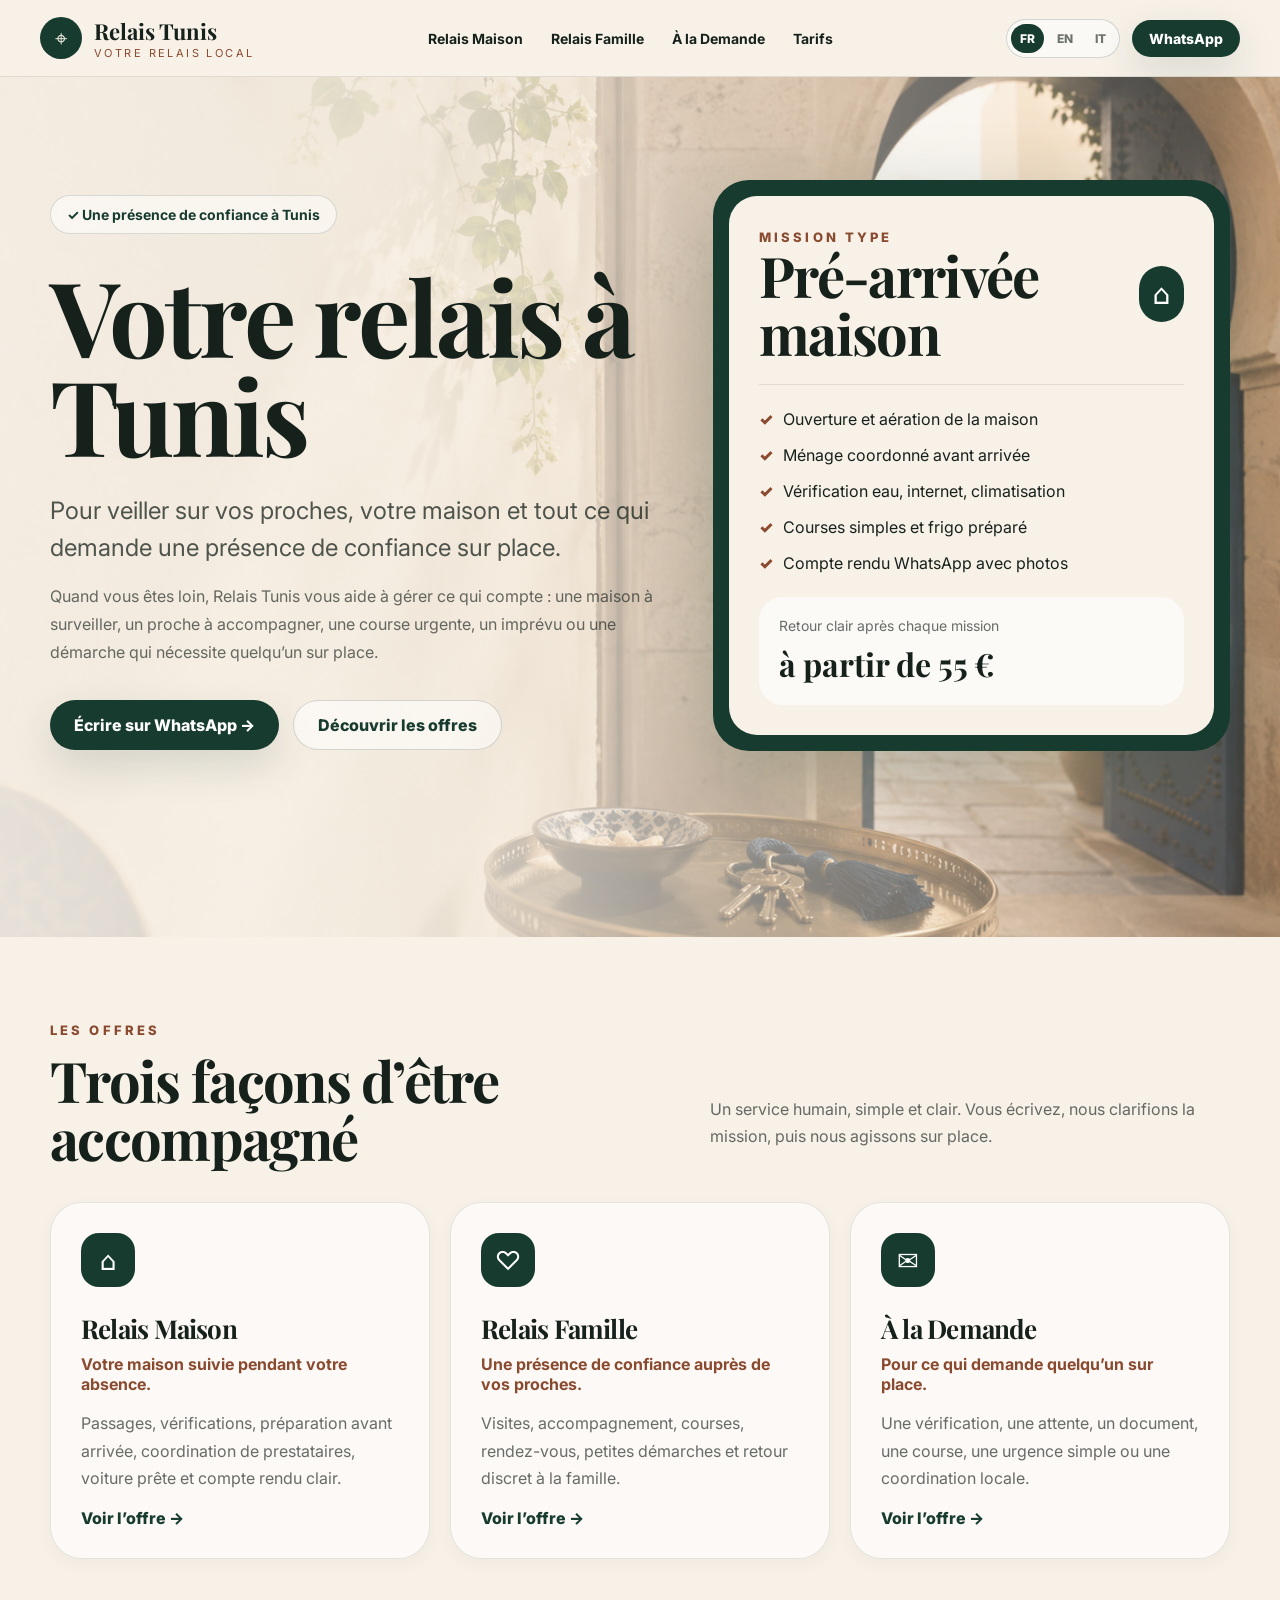
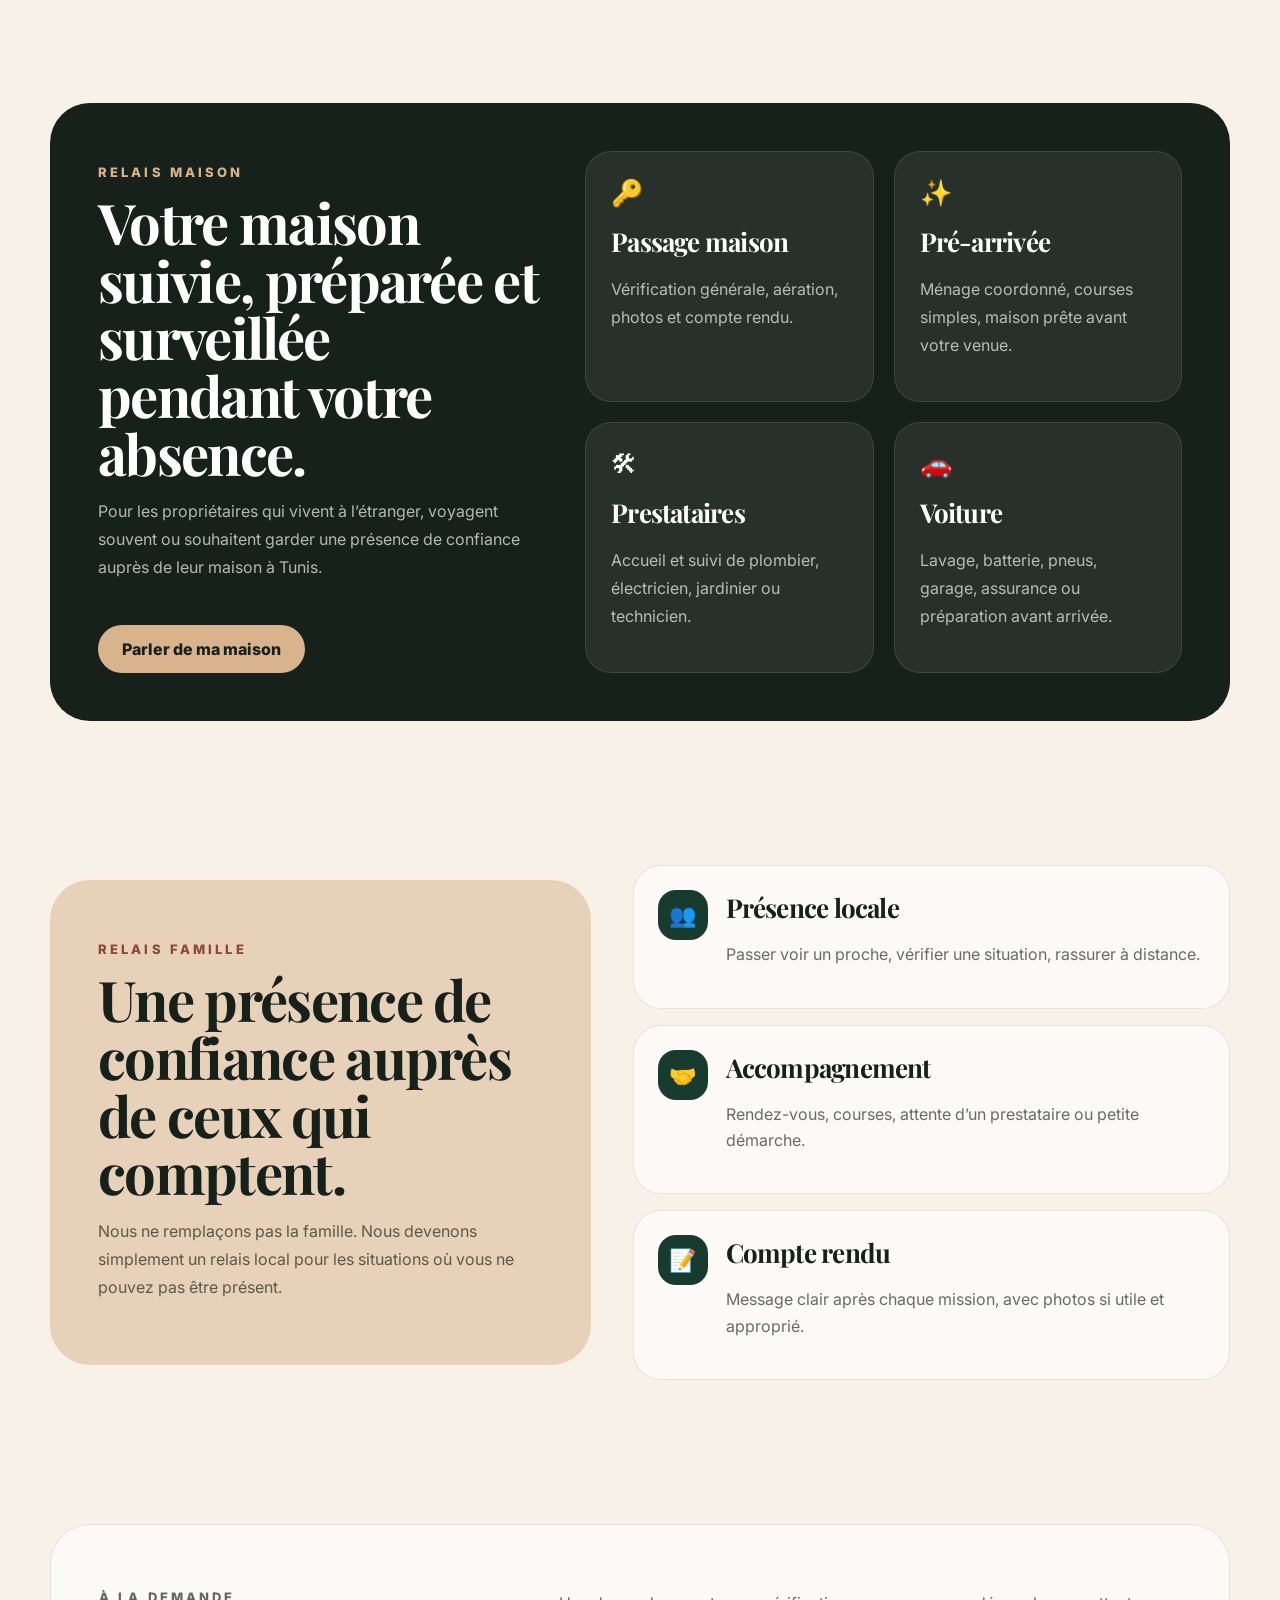
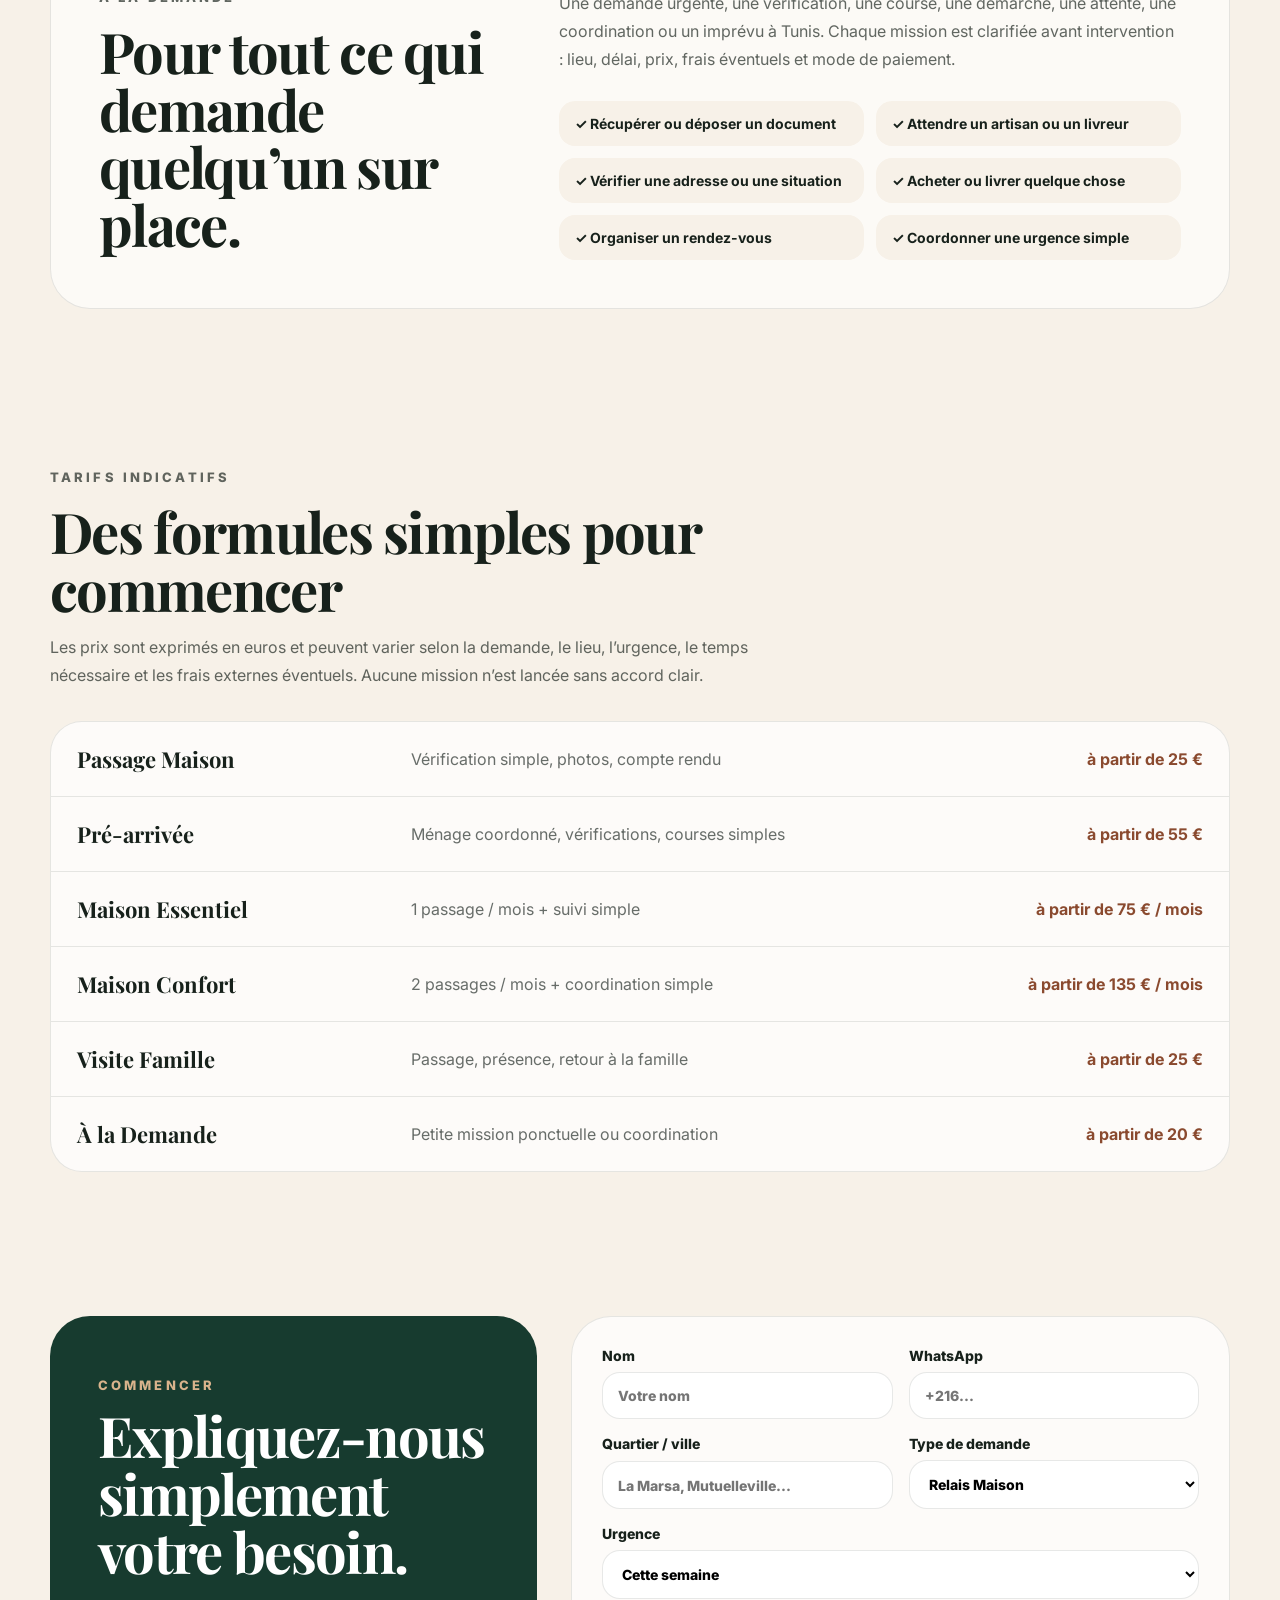
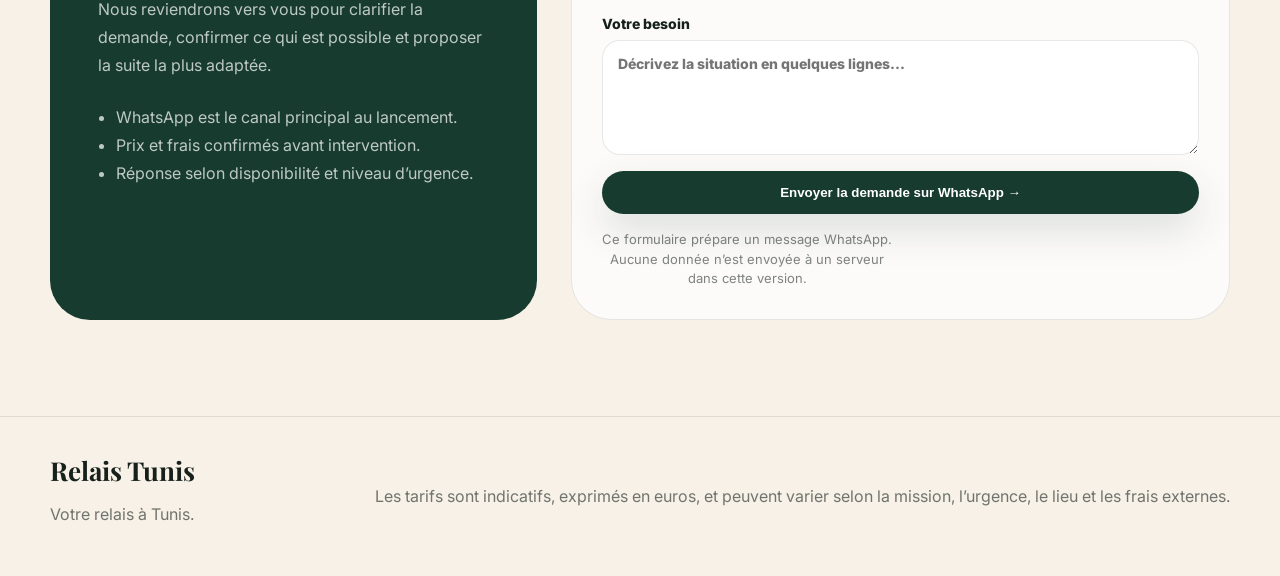
==== commit 2e258efe: "Load EUR pricing overrides on the website" ====
--- a/index.html
+++ b/index.html
@@ -8,9 +8,9 @@
   <meta property="og:title" content="Relais Tunis" />
   <meta property="og:description" content="Maison, famille et demandes locales à Tunis avec une présence de confiance sur place." />
   <meta property="og:type" content="website" />
-  <link rel="alternate" hreflang="fr" href="index.html" />
-  <link rel="alternate" hreflang="en" href="en.html" />
-  <link rel="alternate" hreflang="it" href="it.html" />
+  <link rel="alternate" hreflang="fr" href="index.html?lang=fr" />
+  <link rel="alternate" hreflang="en" href="index.html?lang=en" />
+  <link rel="alternate" hreflang="it" href="index.html?lang=it" />
   <link rel="preconnect" href="https://fonts.googleapis.com">
   <link rel="preconnect" href="https://fonts.gstatic.com" crossorigin>
   <link href="https://fonts.googleapis.com/css2?family=Inter:wght@400;500;600;700;800&family=Playfair+Display:wght@600;700&display=swap" rel="stylesheet">
@@ -20,18 +20,20 @@
   <header class="site-header">
     <a class="brand" href="#top"><span class="brand-mark">⌖</span><span><strong>Relais Tunis</strong><small data-i18n="tagline">Votre relais local</small></span></a>
     <nav class="desktop-nav"><a href="#maison" data-i18n="navMaison">Relais Maison</a><a href="#famille" data-i18n="navFamille">Relais Famille</a><a href="#demande" data-i18n="navDemande">À la Demande</a><a href="#tarifs" data-i18n="navTarifs">Tarifs</a></nav>
-    <div class="header-actions"><div class="language-selector"><a href="index.html" data-lang-link="fr">FR</a><a href="en.html" data-lang-link="en">EN</a><a href="it.html" data-lang-link="it">IT</a></div><a class="btn btn-dark small" id="headerWhatsapp" target="_blank" rel="noreferrer">WhatsApp</a></div>
+    <div class="header-actions"><div class="language-selector"><a href="index.html?lang=fr" data-lang-link="fr">FR</a><a href="index.html?lang=en" data-lang-link="en">EN</a><a href="index.html?lang=it" data-lang-link="it">IT</a></div><a class="btn btn-dark small" id="headerWhatsapp" target="_blank" rel="noreferrer">WhatsApp</a></div>
   </header>
   <main id="top">
-    <section class="hero section"><div class="glow glow-left"></div><div class="glow glow-right"></div><div class="container hero-grid"><div class="hero-copy"><p class="pill" data-i18n="pill">✓ Une présence de confiance à Tunis</p><h1 data-i18n="heroTitle">Votre relais à Tunis</h1><p class="lead" data-i18n="heroLead">Pour veiller sur vos proches, votre maison et tout ce qui demande une présence de confiance sur place.</p><p class="sublead" data-i18n="heroSub">Quand vous êtes loin, Relais Tunis vous aide à gérer ce qui compte : une maison à surveiller, un proche à accompagner, une course urgente, un imprévu ou une démarche qui nécessite quelqu’un sur place.</p><div class="actions"><a class="btn btn-dark" id="heroWhatsapp" target="_blank" rel="noreferrer" data-i18n="heroCta">Écrire sur WhatsApp →</a><a class="btn btn-light" href="#offres" data-i18n="heroSecondary">Découvrir les offres</a></div></div><aside class="mission-card"><div class="mission-inner"><div class="mission-head"><div><small data-i18n="missionLabel">Mission type</small><h2 data-i18n="missionTitle">Pré-arrivée maison</h2></div><span class="round-icon">⌂</span></div><ul class="check-list"><li data-i18n="mission1">Ouverture et aération de la maison</li><li data-i18n="mission2">Ménage coordonné avant arrivée</li><li data-i18n="mission3">Vérification eau, internet, climatisation</li><li data-i18n="mission4">Courses simples et frigo préparé</li><li data-i18n="mission5">Compte rendu WhatsApp avec photos</li></ul><div class="price-box"><span data-i18n="missionNote">Retour clair après chaque mission</span><strong data-i18n="missionPrice">à partir de 180 TND</strong></div></div></aside></div></section>
+    <section class="hero section"><div class="glow glow-left"></div><div class="glow glow-right"></div><div class="container hero-grid"><div class="hero-copy"><p class="pill" data-i18n="pill">✓ Une présence de confiance à Tunis</p><h1 data-i18n="heroTitle">Votre relais à Tunis</h1><p class="lead" data-i18n="heroLead">Pour veiller sur vos proches, votre maison et tout ce qui demande une présence de confiance sur place.</p><p class="sublead" data-i18n="heroSub">Quand vous êtes loin, Relais Tunis vous aide à gérer ce qui compte : une maison à surveiller, un proche à accompagner, une course urgente, un imprévu ou une démarche qui nécessite quelqu’un sur place.</p><div class="actions"><a class="btn btn-dark" id="heroWhatsapp" target="_blank" rel="noreferrer" data-i18n="heroCta">Écrire sur WhatsApp →</a><a class="btn btn-light" href="#offres" data-i18n="heroSecondary">Découvrir les offres</a></div></div><aside class="mission-card"><div class="mission-inner"><div class="mission-head"><div><small data-i18n="missionLabel">Mission type</small><h2 data-i18n="missionTitle">Pré-arrivée maison</h2></div><span class="round-icon">⌂</span></div><ul class="check-list"><li data-i18n="mission1">Ouverture et aération de la maison</li><li data-i18n="mission2">Ménage coordonné avant arrivée</li><li data-i18n="mission3">Vérification eau, internet, climatisation</li><li data-i18n="mission4">Courses simples et frigo préparé</li><li data-i18n="mission5">Compte rendu WhatsApp avec photos</li></ul><div class="price-box"><span data-i18n="missionNote">Retour clair après chaque mission</span><strong data-i18n="missionPrice">à partir de 55 €</strong></div></div></aside></div></section>
     <section id="offres" class="section"><div class="container"><div class="section-head"><div><p class="eyebrow" data-i18n="offersEyebrow">Les offres</p><h2 data-i18n="offersTitle">Trois façons d’être accompagné</h2></div><p data-i18n="offersIntro">Un service humain, simple et clair. Vous écrivez, nous clarifions la mission, puis nous agissons sur place.</p></div><div class="cards three"><a class="offer-card" href="#maison"><span>⌂</span><h3 data-i18n="cardMaisonTitle">Relais Maison</h3><strong data-i18n="cardMaisonStrong">Votre maison suivie pendant votre absence.</strong><p data-i18n="cardMaisonText">Passages, vérifications, préparation avant arrivée, coordination de prestataires, voiture prête et compte rendu clair.</p><em data-i18n="cardLink">Voir l’offre →</em></a><a class="offer-card" href="#famille"><span>♡</span><h3 data-i18n="cardFamilleTitle">Relais Famille</h3><strong data-i18n="cardFamilleStrong">Une présence de confiance auprès de vos proches.</strong><p data-i18n="cardFamilleText">Visites, accompagnement, courses, rendez-vous, petites démarches et retour discret à la famille.</p><em data-i18n="cardLink">Voir l’offre →</em></a><a class="offer-card" href="#demande"><span>✉</span><h3 data-i18n="cardDemandeTitle">À la Demande</h3><strong data-i18n="cardDemandeStrong">Pour ce qui demande quelqu’un sur place.</strong><p data-i18n="cardDemandeText">Une vérification, une attente, un document, une course, une urgence simple ou une coordination locale.</p><em data-i18n="cardLink">Voir l’offre →</em></a></div></div></section>
     <section id="maison" class="section"><div class="container dark-panel"><div class="panel-copy"><p class="eyebrow light" data-i18n="maisonEyebrow">Relais Maison</p><h2 data-i18n="maisonTitle">Votre maison suivie, préparée et surveillée pendant votre absence.</h2><p data-i18n="maisonText">Pour les propriétaires qui vivent à l’étranger, voyagent souvent ou souhaitent garder une présence de confiance auprès de leur maison à Tunis.</p><a class="btn btn-gold" id="maisonWhatsapp" target="_blank" rel="noreferrer" data-i18n="maisonCta">Parler de ma maison</a></div><div class="cards two compact"><div class="dark-card"><span>🔑</span><h3 data-i18n="maisonA">Passage maison</h3><p data-i18n="maisonAText">Vérification générale, aération, photos et compte rendu.</p></div><div class="dark-card"><span>✨</span><h3 data-i18n="maisonB">Pré-arrivée</h3><p data-i18n="maisonBText">Ménage coordonné, courses simples, maison prête avant votre venue.</p></div><div class="dark-card"><span>🛠</span><h3 data-i18n="maisonC">Prestataires</h3><p data-i18n="maisonCText">Accueil et suivi de plombier, électricien, jardinier ou technicien.</p></div><div class="dark-card"><span>🚗</span><h3 data-i18n="maisonD">Voiture</h3><p data-i18n="maisonDText">Lavage, batterie, pneus, garage, assurance ou préparation avant arrivée.</p></div></div></div></section>
     <section id="famille" class="section"><div class="container split"><div class="warm-panel"><p class="eyebrow" data-i18n="familleEyebrow">Relais Famille</p><h2 data-i18n="familleTitle">Une présence de confiance auprès de ceux qui comptent.</h2><p data-i18n="familleText">Nous ne remplaçons pas la famille. Nous devenons simplement un relais local pour les situations où vous ne pouvez pas être présent.</p></div><div class="stack"><div class="list-card"><span>👥</span><div><h3 data-i18n="familleA">Présence locale</h3><p data-i18n="familleAText">Passer voir un proche, vérifier une situation, rassurer à distance.</p></div></div><div class="list-card"><span>🤝</span><div><h3 data-i18n="familleB">Accompagnement</h3><p data-i18n="familleBText">Rendez-vous, courses, attente d’un prestataire ou petite démarche.</p></div></div><div class="list-card"><span>📝</span><div><h3 data-i18n="familleC">Compte rendu</h3><p data-i18n="familleCText">Message clair après chaque mission, avec photos si utile et approprié.</p></div></div></div></div></section>
     <section id="demande" class="section"><div class="container light-panel"><div><p class="eyebrow" data-i18n="demandeEyebrow">À la Demande</p><h2 data-i18n="demandeTitle">Pour tout ce qui demande quelqu’un sur place.</h2></div><div><p data-i18n="demandeText">Une demande urgente, une vérification, une course, une démarche, une attente, une coordination ou un imprévu à Tunis. Chaque mission est clarifiée avant intervention : lieu, délai, prix, frais éventuels et mode de paiement.</p><div class="mini-grid"><span data-i18n="demande1">✓ Récupérer ou déposer un document</span><span data-i18n="demande2">✓ Attendre un artisan ou un livreur</span><span data-i18n="demande3">✓ Vérifier une adresse ou une situation</span><span data-i18n="demande4">✓ Acheter ou livrer quelque chose</span><span data-i18n="demande5">✓ Organiser un rendez-vous</span><span data-i18n="demande6">✓ Coordonner une urgence simple</span></div></div></div></section>
-    <section id="tarifs" class="section"><div class="container"><div class="narrow"><p class="eyebrow" data-i18n="pricingEyebrow">Tarifs indicatifs</p><h2 data-i18n="pricingTitle">Des formules simples pour commencer</h2><p data-i18n="pricingText">Les prix peuvent varier selon la demande, le lieu, l’urgence, le temps nécessaire et les frais externes éventuels. Aucune mission n’est lancée sans accord clair.</p></div><div class="pricing"><div><strong data-i18n="price1Title">Passage Maison</strong><span data-i18n="price1Text">Vérification simple, photos, compte rendu</span><b data-i18n="price1">à partir de 90 TND</b></div><div><strong data-i18n="price2Title">Pré-arrivée</strong><span data-i18n="price2Text">Ménage coordonné, vérifications, courses simples</span><b data-i18n="price2">à partir de 180 TND</b></div><div><strong data-i18n="price3Title">Maison Essentiel</strong><span data-i18n="price3Text">1 passage / mois + suivi simple</span><b data-i18n="price3">à partir de 250 TND / mois</b></div><div><strong data-i18n="price4Title">Maison Confort</strong><span data-i18n="price4Text">2 passages / mois + coordination simple</span><b data-i18n="price4">à partir de 450 TND / mois</b></div><div><strong data-i18n="price5Title">Visite Famille</strong><span data-i18n="price5Text">Passage, présence, retour à la famille</span><b data-i18n="price5">à partir de 90 TND</b></div><div><strong data-i18n="price6Title">À la Demande</strong><span data-i18n="price6Text">Petite mission ponctuelle ou coordination</span><b data-i18n="price6">à partir de 70 TND</b></div></div></div></section>
+    <section id="tarifs" class="section"><div class="container"><div class="narrow"><p class="eyebrow" data-i18n="pricingEyebrow">Tarifs indicatifs</p><h2 data-i18n="pricingTitle">Des formules simples pour commencer</h2><p data-i18n="pricingText">Les prix sont exprimés en euros et peuvent varier selon la demande, le lieu, l’urgence, le temps nécessaire et les frais externes éventuels. Aucune mission n’est lancée sans accord clair.</p></div><div class="pricing"><div><strong data-i18n="price1Title">Passage Maison</strong><span data-i18n="price1Text">Vérification simple, photos, compte rendu</span><b data-i18n="price1">à partir de 25 €</b></div><div><strong data-i18n="price2Title">Pré-arrivée</strong><span data-i18n="price2Text">Ménage coordonné, vérifications, courses simples</span><b data-i18n="price2">à partir de 55 €</b></div><div><strong data-i18n="price3Title">Maison Essentiel</strong><span data-i18n="price3Text">1 passage / mois + suivi simple</span><b data-i18n="price3">à partir de 75 € / mois</b></div><div><strong data-i18n="price4Title">Maison Confort</strong><span data-i18n="price4Text">2 passages / mois + coordination simple</span><b data-i18n="price4">à partir de 135 € / mois</b></div><div><strong data-i18n="price5Title">Visite Famille</strong><span data-i18n="price5Text">Passage, présence, retour à la famille</span><b data-i18n="price5">à partir de 25 €</b></div><div><strong data-i18n="price6Title">À la Demande</strong><span data-i18n="price6Text">Petite mission ponctuelle ou coordination</span><b data-i18n="price6">à partir de 20 €</b></div></div></div></section>
     <section id="commencer" class="section bottom-section"><div class="container contact-grid"><div class="contact-intro"><p class="eyebrow light" data-i18n="startEyebrow">Commencer</p><h2 data-i18n="startTitle">Expliquez-nous simplement votre besoin.</h2><p data-i18n="startText">Nous reviendrons vers vous pour clarifier la demande, confirmer ce qui est possible et proposer la suite la plus adaptée.</p><ul><li data-i18n="start1">WhatsApp est le canal principal au lancement.</li><li data-i18n="start2">Prix et frais confirmés avant intervention.</li><li data-i18n="start3">Réponse selon disponibilité et niveau d’urgence.</li></ul></div><form class="contact-form" id="requestForm"><label><span data-i18n="formName">Nom</span><input id="name" data-i18n-placeholder="formNamePlaceholder" placeholder="Votre nom" /></label><label>WhatsApp<input id="phone" placeholder="+216..." /></label><label><span data-i18n="formArea">Quartier / ville</span><input id="area" placeholder="La Marsa, Mutuelleville..." /></label><label><span data-i18n="formType">Type de demande</span><select id="type"><option data-i18n="optionMaison">Relais Maison</option><option data-i18n="optionFamille">Relais Famille</option><option data-i18n="optionDemande">À la Demande</option><option data-i18n="optionUnsure">Je ne sais pas encore</option></select></label><label class="full"><span data-i18n="formUrgency">Urgence</span><select id="urgency"><option data-i18n="urgentToday">Aujourd’hui</option><option selected data-i18n="urgentWeek">Cette semaine</option><option data-i18n="urgentMonth">Ce mois-ci</option><option data-i18n="urgentNone">Pas urgent</option></select></label><label class="full"><span data-i18n="formMessage">Votre besoin</span><textarea id="message" rows="5" data-i18n-placeholder="formMessagePlaceholder" placeholder="Décrivez la situation en quelques lignes..."></textarea></label><button class="btn btn-dark full" type="submit" data-i18n="formButton">Envoyer la demande sur WhatsApp →</button><p class="form-note" data-i18n="formNote">Ce formulaire prépare un message WhatsApp. Aucune donnée n’est envoyée à un serveur dans cette version.</p></form></div></section>
   </main>
-  <footer><div class="container footer-inner"><div><strong>Relais Tunis</strong><p data-i18n="footerTag">Votre relais à Tunis.</p></div><p data-i18n="footerNote">Les tarifs sont indicatifs et peuvent varier selon la mission, l’urgence, le lieu et les frais externes.</p></div></footer>
+  <footer><div class="container footer-inner"><div><strong>Relais Tunis</strong><p data-i18n="footerTag">Votre relais à Tunis.</p></div><p data-i18n="footerNote">Les tarifs sont indicatifs, exprimés en euros, et peuvent varier selon la mission, l’urgence, le lieu et les frais externes.</p></div></footer>
   <script src="script.js"></script>
+  <script src="price-overrides.js"></script>
+  <script src="language-switcher.js"></script>
 </body>
 </html>
